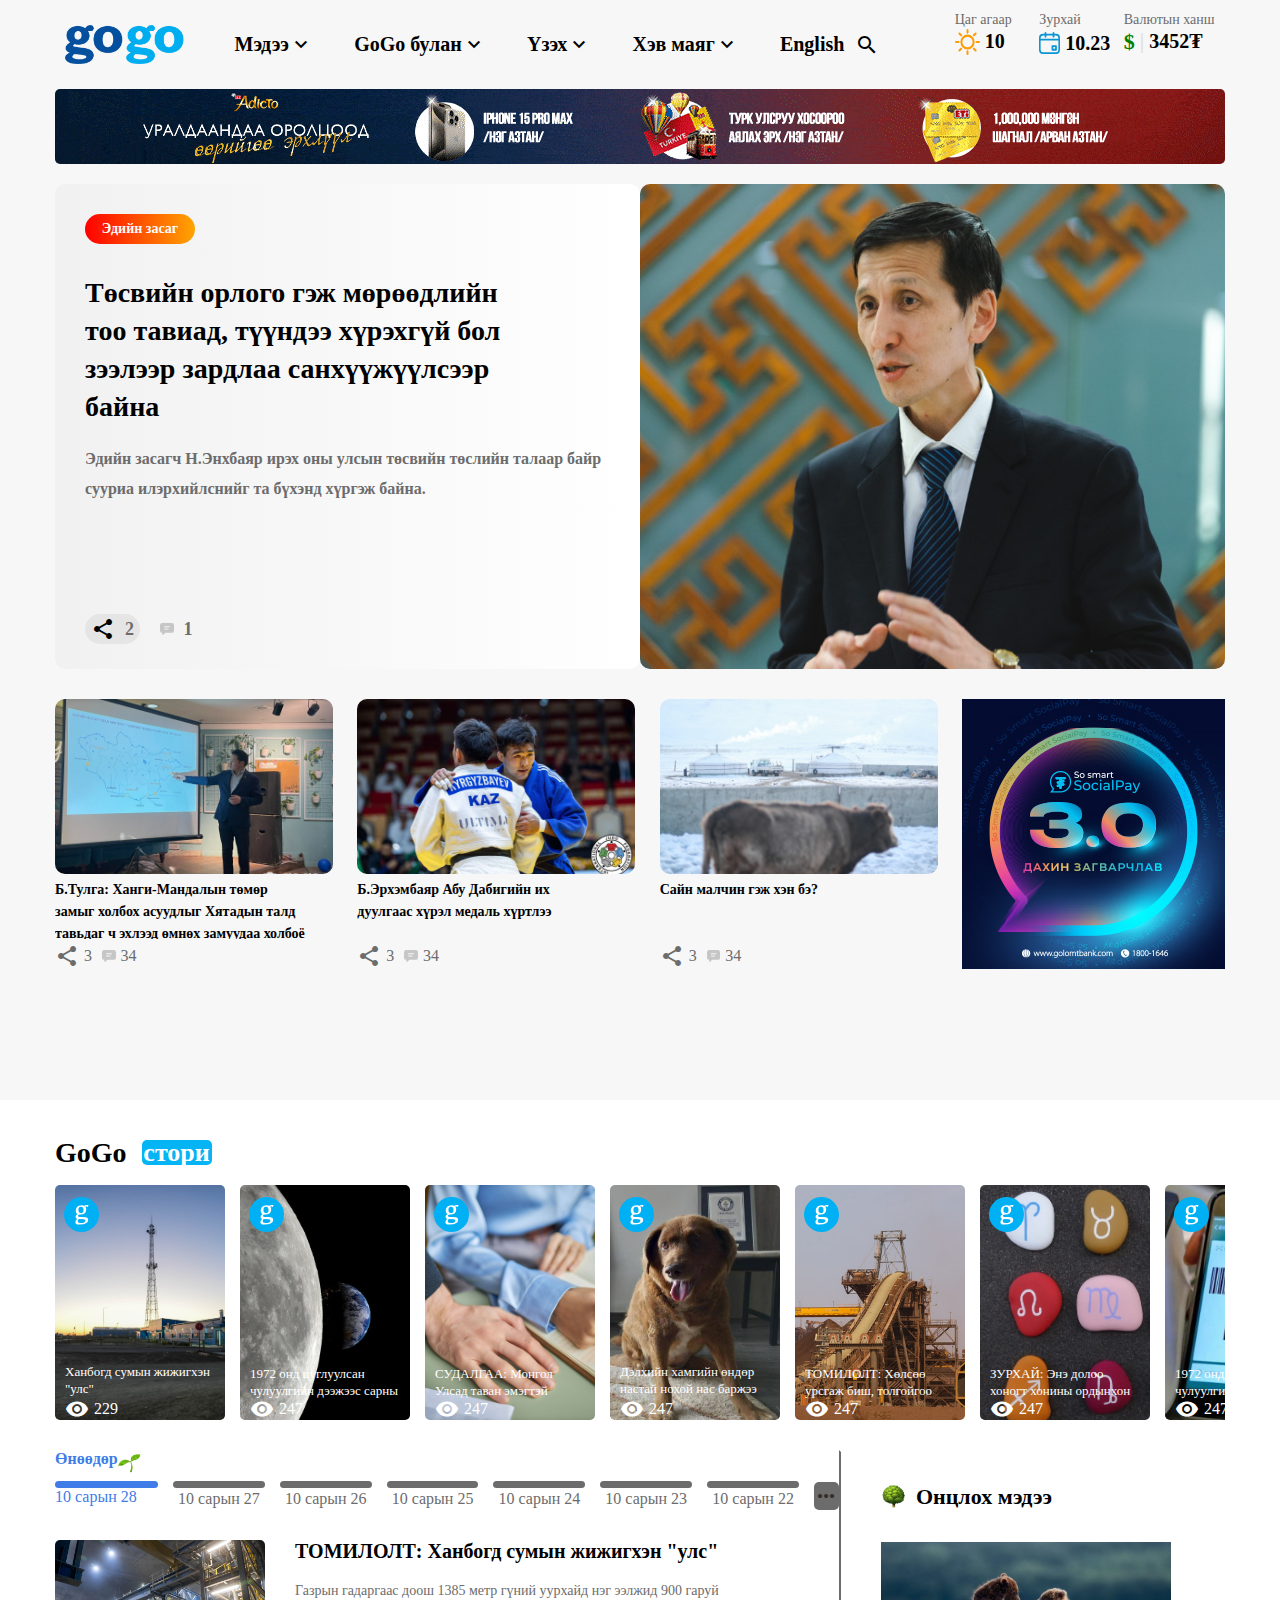
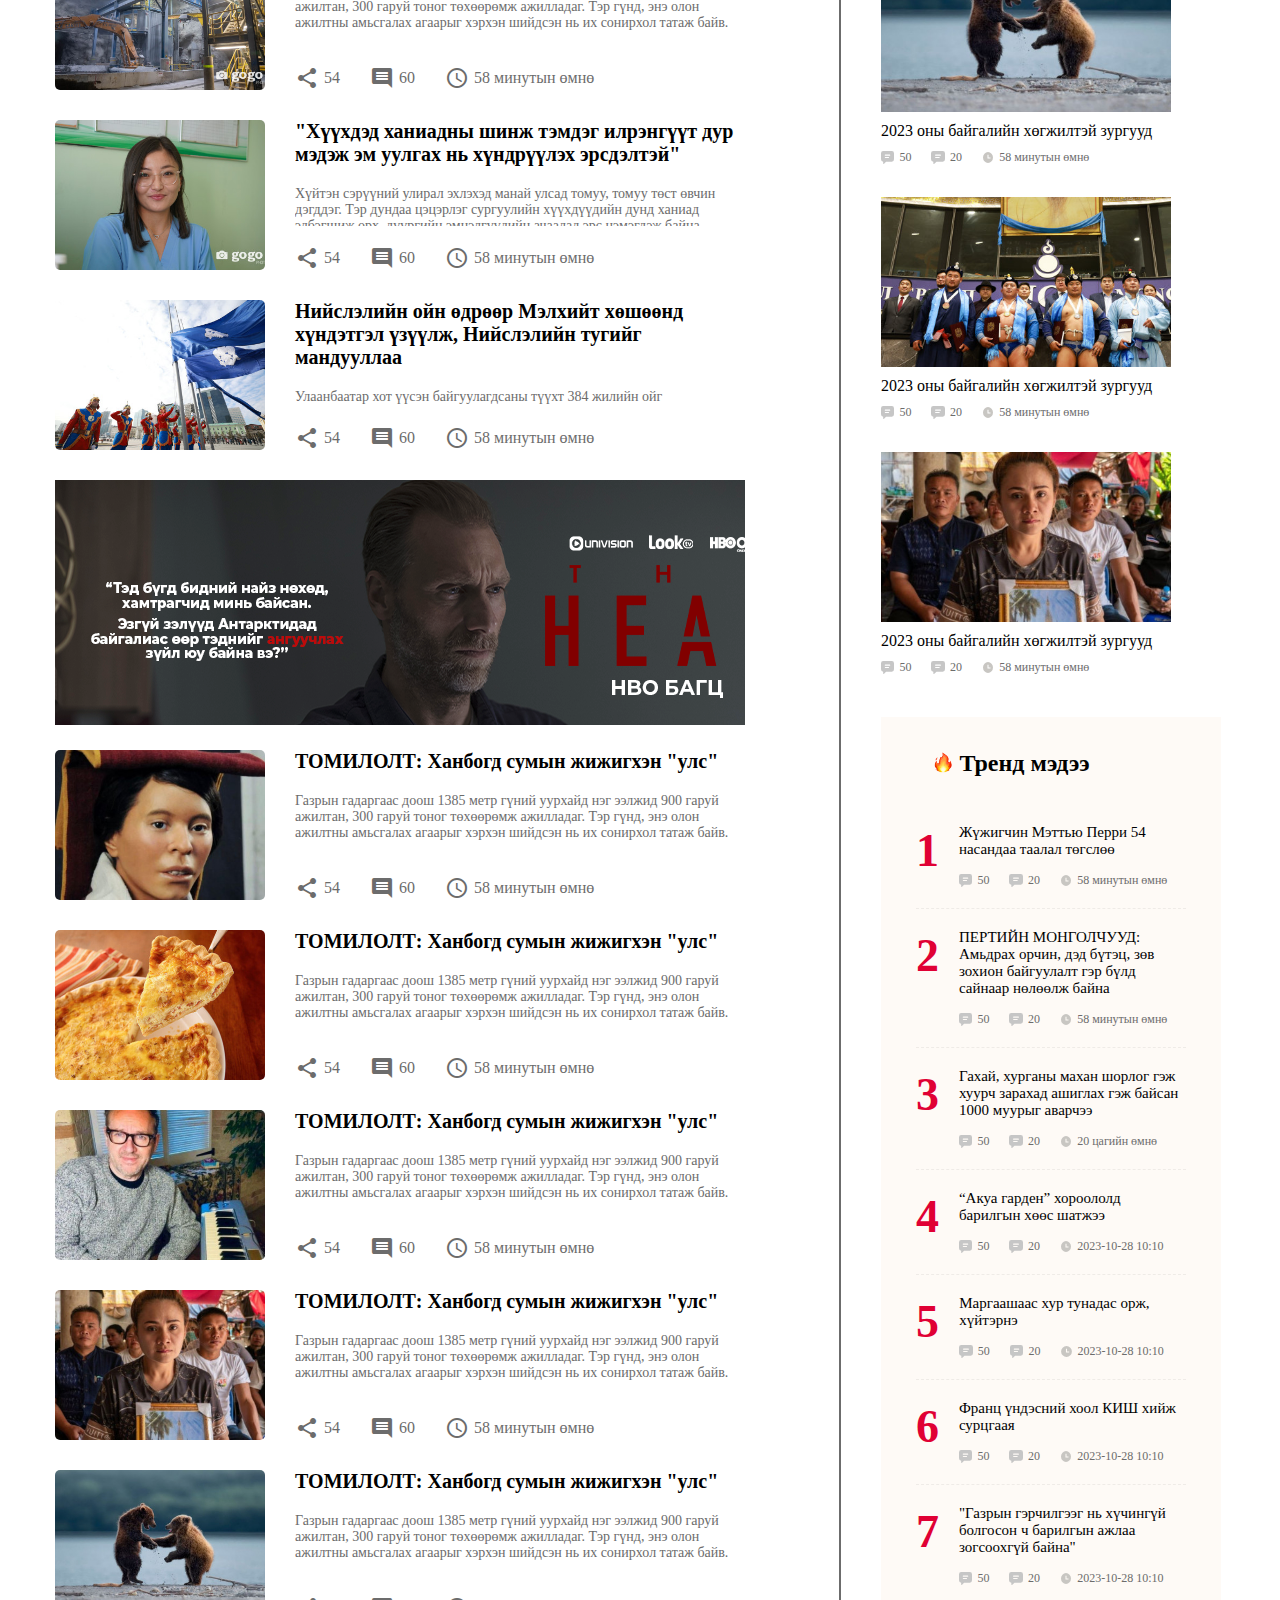
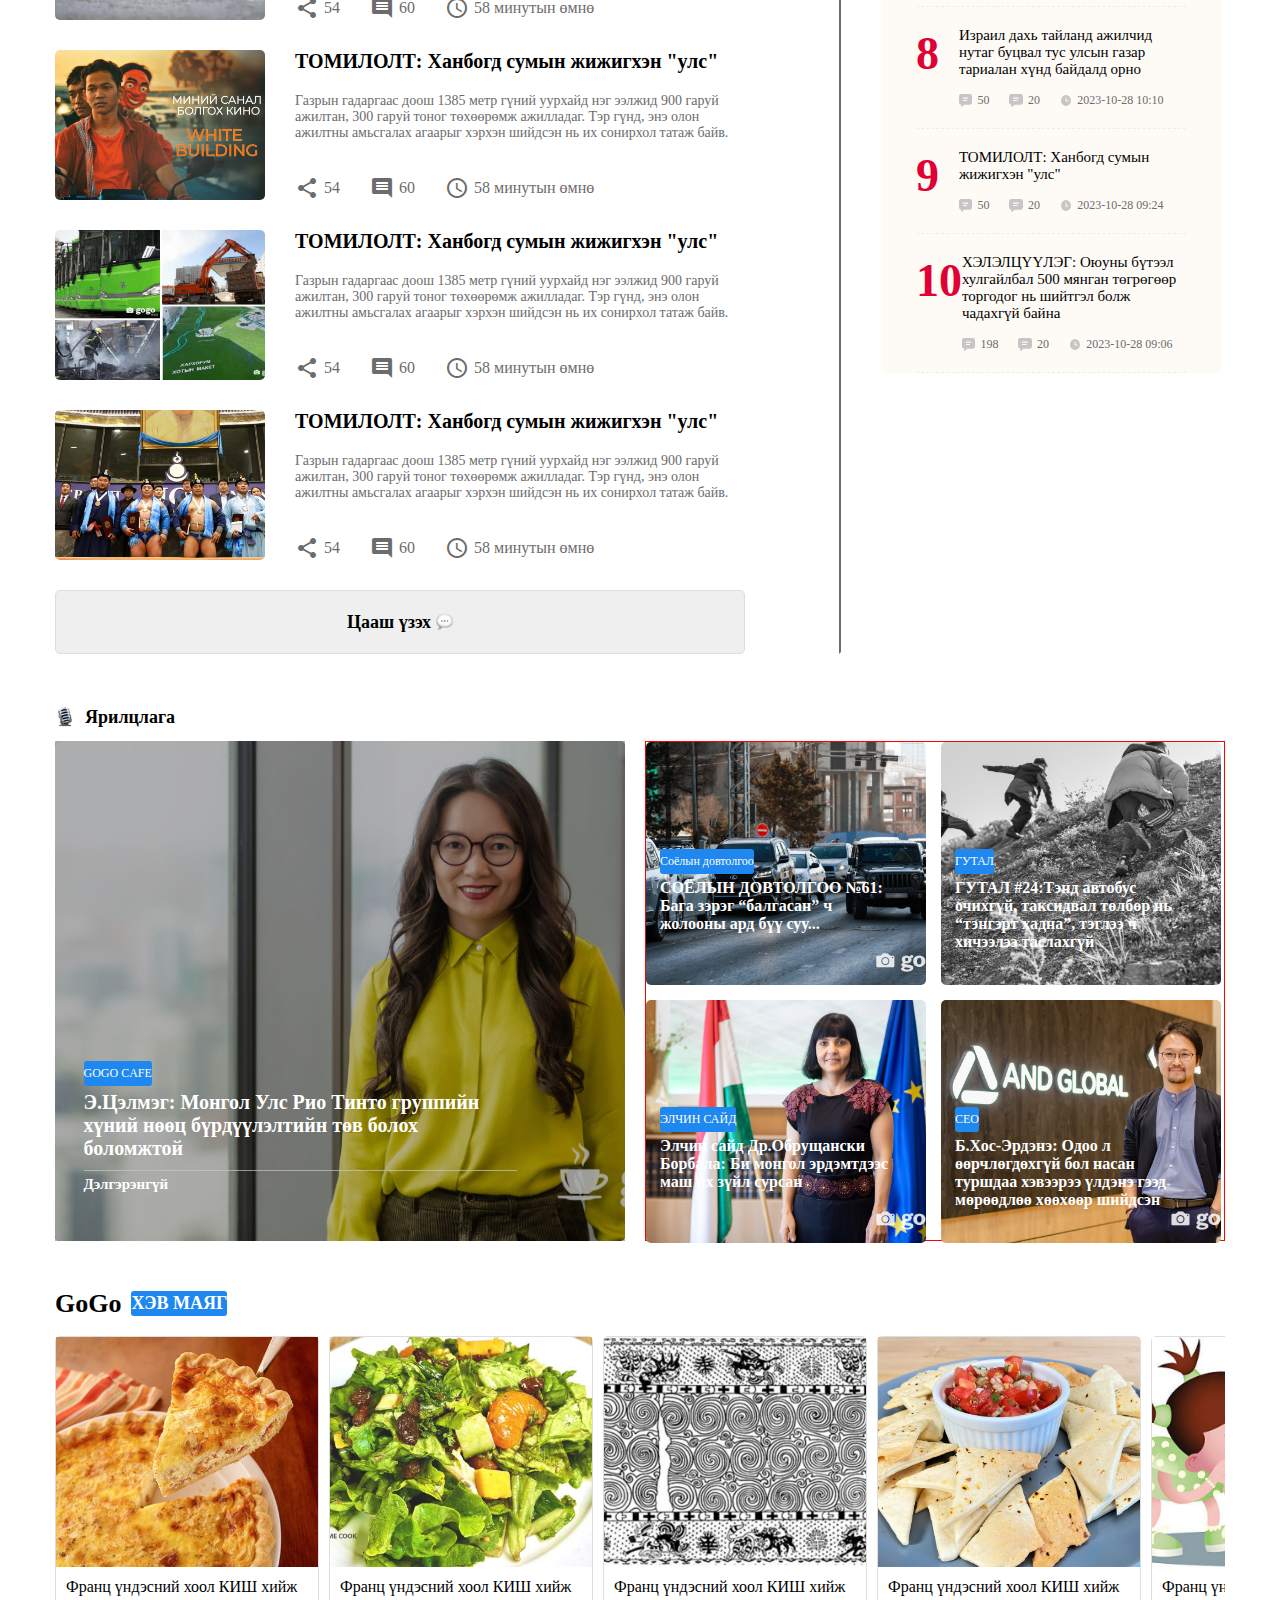
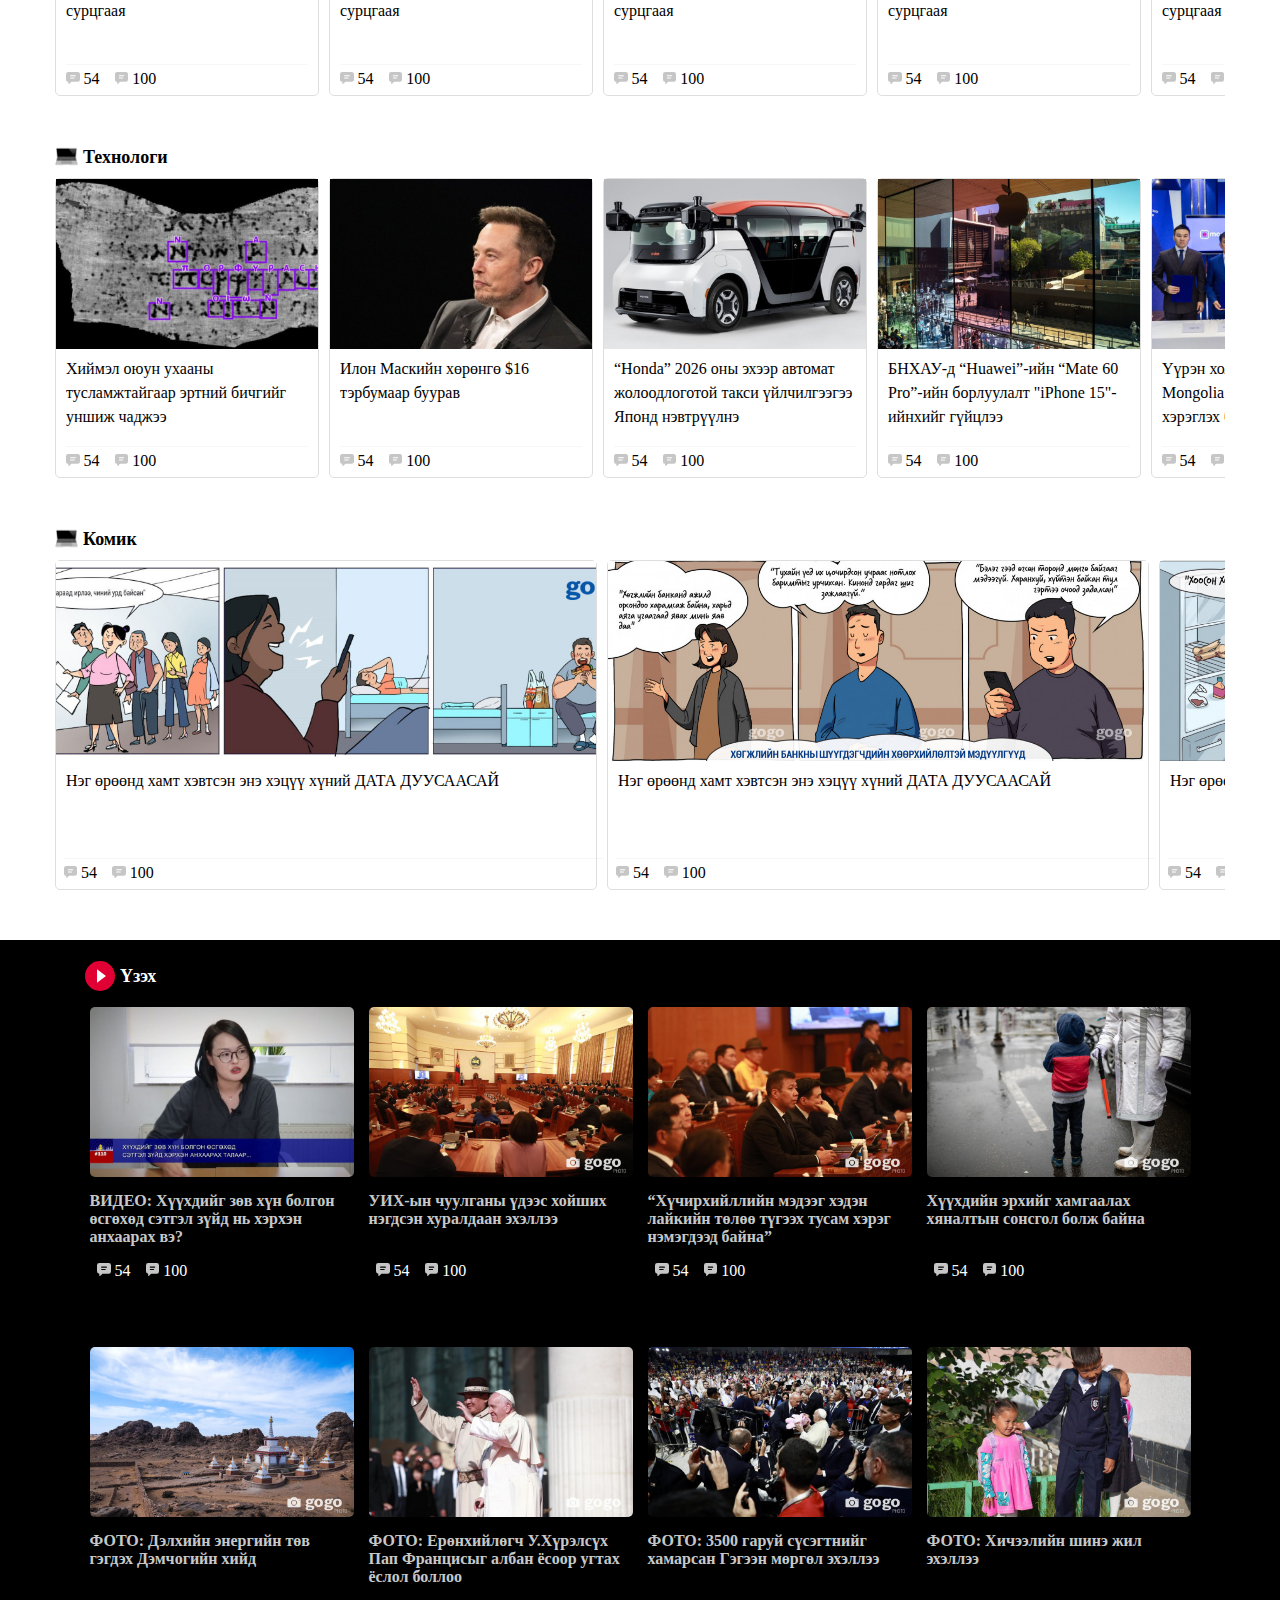
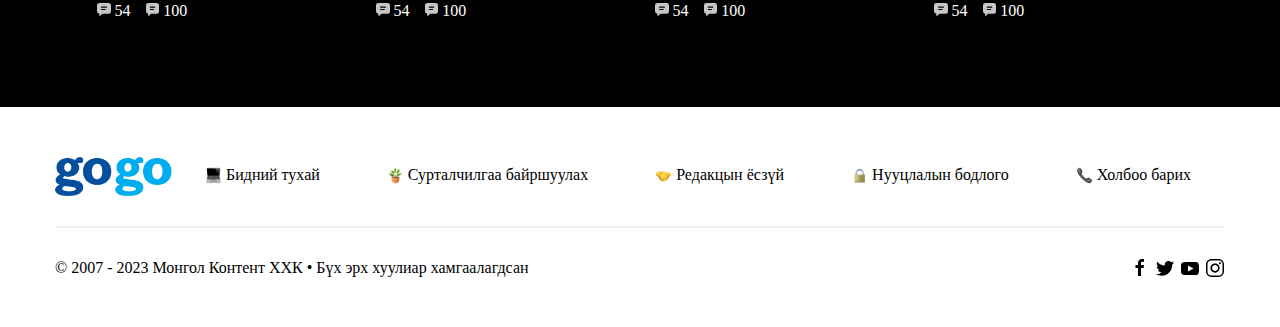
==== index.html @ a270f838 "gogo site nemev" ====
<!DOCTYPE html>
<html lang="en">
  <head>
    <meta charset="UTF-8" />
    <meta name="viewport" content="width=device-width, initial-scale=1.0" />
    <title>gogo copy</title>
    <link rel="stylesheet" href="./index.css" />
    <link
      rel="stylesheet"
      href="https://fonts.googleapis.com/icon?family=Material+Icons"
    />
    <link
      rel="stylesheet"
      href="'https://kit.fontawesome.com/a076d05399.js' crossorigin='anonymous'"
    />
  </head>
  <body>
    <div class="container">
      <div class="layout1">
        <div class="layout1_content">
          <div class="header">
            <div class="header_left">
              <img class="header_img" src="./images/gogo-logo.png" />
            </div>

            <div class="header_middle">
              <ul class="selection">
                <li class="selection_list1">
                  <span class="selection_title1">Мэдээ</span>
                  <i class="material-icons">keyboard_arrow_down</i>

                  <div class="hover1">
                    <ul class="hover1_column1 list_style">
                      <li>Улс төр</li>
                      <li>Эдийн засаг</li>
                      <li>Эрүүл мэнд</li>
                      <li>Соёл урлаг</li>
                      <li>Спорт</li>
                      <li>Нийгэм</li>
                    </ul>
                    <ul class="hover1_column2 list_style">
                      <li>Бизнес</li>
                      <li>Боловсрол</li>
                      <li>Дэлхийд</li>
                      <li>Технологи</li>
                      <li>Монгол наадам</li>
                      <li>GoGo тойм</li>
                    </ul>
                    <ul class="hover1_column3 list_style">
                      <li>SOS</li>
                      <li>Нягтлав</li>
                      <li>Нүүрсний хулгай</li>
                      <li>Мэддэг мэдээллэдэг байя</li>
                    </ul>
                  </div>
                </li>

                <li class="selection_list2">
                  <span class="selection_title2">GoGo булан</span>
                  <i class="material-icons">keyboard_arrow_down</i>

                  <div class="hover2">
                    <ul class="hover2_column1 list_style">
                      <li>GoGo cafe</li>
                      <li>Гарааны бизнес</li>
                      <li>Соёлын довтолгоо</li>
                      <li>CEO</li>
                      <li>Элчин сайд</li>
                    </ul>
                    <ul class="hover2_column2 list_style">
                      <li>GoGo асуулт</li>
                      <li>МЕГА ТӨСӨЛ</li>
                      <li>ГУТАЛ</li>
                      <li>Хүиний түүх</li>
                      <li>Монгол наадам</li>
                      <li>GoGo тойм</li>
                    </ul>
                  </div>
                </li>

                <li class="selection_list3">
                  <span class="selection_title3">Үзэх</span>
                  <i class="material-icons">keyboard_arrow_down</i>

                  <div class="hover3">
                    <ul class="hover3_column1 list_style">
                      <li>Фото</li>
                      <li>Видео</li>
                      <li>Зурган өгүүлэмж</li>
                    </ul>
                  </div>
                </li>

                <li class="selection_list4">
                  <span class="selection_title4">Хэв маяг</span>
                  <i class="material-icons">keyboard_arrow_down</i>

                  <div class="hover4">
                    <ul class="hover4_column1 list_style">
                      <li>Подкаст</li>
                      <li>Хүмүүс</li>
                      <li>Гэртээ тогооч</li>
                    </ul>
                    <ul class="hover4_column2 list_style">
                      <li>Аялал</li>
                      <li>Зөвлөгөө</li>
                      <li>Хоолзүйч</li>
                    </ul>
                  </div>
                </li>

                <li class="selection_list5">English</li>
              </ul>
            </div>

            <div class="header_search">
              <i class="material-icons">search</i>
            </div>

            <div class="header_right">
              <ul class="header_right_list">
                <li class="header_right_li1">
                  <p class="header_right_text">Цаг агаар</p>
                  <div class="header_right_bottom">
                    <img
                      class="header_right_bottom-img"
                      src="./images/sun-icon.svg"
                      alt=""
                    />
                    <p class="header_right_bottom-number">10</p>
                  </div>
                </li>

                <li class="header_right_li2">
                  <p class="header_right_text">Зурхай</p>
                  <div class="header_right_bottom">
                    <img
                      class="header_right_bottom-img"
                      src="./images/calendar-icon.svg"
                      alt=""
                    />
                    <p class="header_right_bottom-number">10.23</p>
                  </div>
                </li>

                <li class="header_right_li3">
                  <p class="header_right_text">Валютын ханш</p>
                  <div class="header_right_bottom">
                    <p class="currency_icon">$</p>
                    <span class="currency_line">|</span>
                    <p class="header_right_bottom-number">3452₮</p>
                  </div>
                </li>
              </ul>
            </div>
          </div>

          <div class="layout1_part1">
            <img class="adicto-1" src="./images/adicto-1.gif" alt="" />
            <img class="adicto-2" src="./images/adicto-2.jpeg" alt="" />
          </div>
          <div class="layout1_part2">
            <div class="layout1_part2_left">
              <div class="part2_left_first">
                <a class="part2_left_first_text" href="">Эдийн засаг</a>
              </div>
              <div class="part2_left_second">
                <h2 class="part2_text1">
                  Төсвийн орлого гэж мөрөөдлийн тоо тавиад, түүндээ хүрэхгүй бол
                  зээлээр зардлаа санхүүжүүлсээр байна
                </h2>
              </div>
              <div class="part2_left_third">
                <p class="part2_text2">
                  Эдийн засагч Н.Энхбаяр ирэх оны улсын төсвийн төслийн талаар
                  байр сууриа илэрхийлснийг та бүхэнд хүргэж байна.
                </p>
              </div>
              <div class="part2_left_buttons">
                <div class="part2_share">
                  <i class="material-icons part2_share_icon">share</i>
                  <span class="part2_number">2</span>
                </div>
                <div class="part2_comment">
                  <img src="./images/comment.svg" alt="" />
                  <span class="part2_number">1</span>
                </div>
              </div>
            </div>
            <div class="part2_right">
              <img
                class="part2_right_img"
                src="./images/layout1-part2.jpeg"
                alt=""
              />
              <div class="part2_right_hover">
                <p>Дэлгэрэнгүй унших -></p>
              </div>
            </div>
          </div>
          <div class="layout1_part3">
            <div class="part3_first">
              <div class="part3_img">
                <img
                  class="part3_img_item"
                  src="./images/layou1-part3f.jpeg"
                  alt=""
                />
                <div class="part3_first_hover">Унших -></div>
              </div>

              <div class="part3_text">
                <p>
                  Б.Тулга: Ханги-Мандалын төмөр замыг холбох асуудлыг Хятадын
                  талд тавьдаг ч эхлээд өмнөх замуудаа холбоё гэдэг
                </p>
              </div>

              <div class="part3_share">
                <div class="part3_share_share">
                  <i class="material-icons">share</i>
                  <p class="part3_share_items">3</p>
                </div>
                <div class="part3_share_comment">
                  <img src="./images/comment.svg" alt="" />
                  <p class="part3_share_items">34</p>
                </div>
              </div>
            </div>

            <div class="part3_second">
              <div class="part3_img">
                <img
                  class="part3_img_item"
                  src="./images/layout1-part3s.jpeg"
                  alt=""
                />
                <div class="part3_first_hover">Унших -></div>
              </div>

              <div class="part3_text">
                <p>Б.Эрхэмбаяр Абу Дабигийн их дуулгаас хүрэл медаль хүртлээ</p>
              </div>
              <div class="part3_share">
                <div class="part3_share_share">
                  <i class="material-icons">share</i>
                  <p class="part3_share_items">3</p>
                </div>
                <div class="part3_share_comment">
                  <img src="./images/comment.svg" alt="" />
                  <p class="part3_share_items">34</p>
                </div>
              </div>
            </div>

            <div class="part3_third">
              <div class="part3_img">
                <img
                  class="part3_img_item"
                  src="./images/layout1-part3t.jpeg"
                  alt=""
                />
                <div class="part3_first_hover">Унших -></div>
              </div>

              <div class="part3_text">
                <p>Сайн малчин гэж хэн бэ?</p>
              </div>
              <div class="part3_share">
                <div class="part3_share_share">
                  <i class="material-icons">share</i>
                  <p class="part3_share_items">3</p>
                </div>
                <div class="part3_share_comment">
                  <img src="./images/comment.svg" alt="" />
                  <p class="part3_share_items">34</p>
                </div>
              </div>
            </div>
            <div class="part3_animation"></div>
          </div>
        </div>
      </div>

      <div class="layout2">
        <div class="layout2-story">
          <div class="story-title">
            <span class="story-title-text1">GoGo</span>
            <span class="story-title-text2">стори</span>
          </div>
          <div class="story-cards">
            <div class="story-card1 story-card">
              <img
                class="story-logo"
                src="./images/gogostory-logo.svg"
                alt=""
              />
              <img
                class="story-card-img"
                src="./images/gogostory1.jpeg"
                alt=""
              />

              <div class="story-card-bottom">
                <div class="story-card-text">
                  <p>Ханбогд сумын жижигхэн "улс"</p>
                </div>
                <div class="story-card-icon">
                  <i class="material-icons">visibility</i>
                  <span>229</span>
                </div>
              </div>
            </div>

            <div class="story-card2 story-card">
              <img
                class="story-logo"
                src="./images/gogostory-logo.svg"
                alt=""
              />
              <img
                class="story-card-img"
                src="./images/gogostory2.jpeg"
                alt=""
              />
              <div class="story-card-bottom">
                <div class="story-card-text">
                  <p>
                    1972 онд цуглуулсан чулуулгийн дээжээс сарны насыг
                    тогтоожээ.
                  </p>
                </div>
                <div class="story-card-icon">
                  <i class="material-icons">visibility</i>
                  <span>247</span>
                </div>
              </div>
            </div>

            <div class="story-card3 story-card">
              <img
                class="story-logo"
                src="./images/gogostory-logo.svg"
                alt=""
              />
              <img
                class="story-card-img"
                src="./images/gogostory3.jpeg"
                alt=""
              />

              <div class="story-card-bottom">
                <div class="story-card-text">
                  <p>
                    СУДАЛГАА: Монгол Улсад таван эмэгтэй тутмын нэг нь ажлын
                    байрны бэлгийн
                  </p>
                </div>
                <div class="story-card-icon">
                  <i class="material-icons">visibility</i>
                  <span>247</span>
                </div>
              </div>
            </div>

            <div class="story-card4 story-card">
              <img
                class="story-logo"
                src="./images/gogostory-logo.svg"
                alt=""
              />
              <img
                class="story-card-img"
                src="./images/gogostory4.jpeg"
                alt=""
              />

              <div class="story-card-bottom">
                <div class="story-card-text">
                  <p>Дэлхийн хамгийн өндөр настай нохой нас баржээ</p>
                </div>
                <div class="story-card-icon">
                  <i class="material-icons">visibility</i>
                  <span>247</span>
                </div>
              </div>
            </div>

            <div class="story-card5 story-card">
              <img
                class="story-logo"
                src="./images/gogostory-logo.svg"
                alt=""
              />
              <img
                class="story-card-img"
                src="./images/gogostory5.jpeg"
                alt=""
              />

              <div class="story-card-bottom">
                <div class="story-card-text">
                  <p>
                    ТОМИЛОЛТ: Хөлсөө урсгаж биш, толгойгоо ажиллуулах үеийн
                    Гудай-Дарри
                  </p>
                </div>
                <div class="story-card-icon">
                  <i class="material-icons">visibility</i>
                  <span>247</span>
                </div>
              </div>
            </div>

            <div class="story-card6 story-card">
              <img
                class="story-logo"
                src="./images/gogostory-logo.svg"
                alt=""
              />
              <img
                class="story-card-img"
                src="./images/gogostory6.jpeg"
                alt=""
              />

              <div class="story-card-bottom">
                <div class="story-card-text">
                  <p>
                    ЗУРХАЙ: Энэ долоо хоногт хонины ордынхон мөнгөтэй холбоотой
                    асуудалд хугацаа бүү
                  </p>
                </div>
                <div class="story-card-icon">
                  <i class="material-icons">visibility</i>
                  <span>247</span>
                </div>
              </div>
            </div>
            <div class="story-card7 story-card">
              <img
                class="story-logo"
                src="./images/gogostory-logo.svg"
                alt=""
              />
              <img
                class="story-card-img"
                src="./images/gogostory7.jpeg"
                alt=""
              />

              <div class="story-card-bottom">
                <div class="story-card-text">
                  <p>
                    1972 онд цуглуулсан чулуулгийн дээжээс сарны насыг
                    тогтоожээ.
                  </p>
                </div>
                <div class="story-card-icon">
                  <i class="material-icons">visibility</i>
                  <span>247</span>
                </div>
              </div>
            </div>

            <div class="story-card8 story-card">
              <img
                class="story-logo"
                src="./images/gogostory-logo.svg"
                alt=""
              />
              <img
                class="story-card-img"
                src="./images/gogostory8.jpeg"
                alt=""
              />

              <div class="story-card-bottom">
                <div class="story-card-text">
                  <p>
                    1972 онд цуглуулсан чулуулгийн дээжээс сарны насыг
                    тогтоожээ.
                  </p>
                </div>
                <div class="story-card-icon">
                  <i class="material-icons">visibility</i>
                  <span>247</span>
                </div>
              </div>
            </div>

            <div class="story-card9 story-card">
              <img
                class="story-logo"
                src="./images/gogostory-logo.svg"
                alt=""
              />
              <img
                class="story-card-img"
                src="./images/gogostory9.jpeg"
                alt=""
              />

              <div class="story-card-bottom">
                <div class="story-card-text">
                  <p>
                    1972 онд цуглуулсан чулуулгийн дээжээс сарны насыг
                    тогтоожээ.
                  </p>
                </div>
                <div class="story-card-icon">
                  <i class="material-icons">visibility</i>
                  <span>247</span>
                </div>
              </div>
            </div>

            <div class="story-card10 story-card">
              <img
                class="story-logo"
                src="./images/gogostory-logo.svg"
                alt=""
              />
              <img
                class="story-card-img"
                src="./images/gogostory10.jpeg"
                alt=""
              />

              <div class="story-card-bottom">
                <div class="story-card-text">
                  <p>
                    1972 онд цуглуулсан чулуулгийн дээжээс сарны насыг
                    тогтоожээ.
                  </p>
                </div>
                <div class="story-card-icon">
                  <i class="material-icons">visibility</i>
                  <span>247</span>
                </div>
              </div>
            </div>

            <div class="story-card11 story-card">
              <img
                class="story-logo"
                src="./images/gogostory-logo.svg"
                alt=""
              />
              <img
                class="story-card-img"
                src="./images/gogostory11.jpeg"
                alt=""
              />

              <div class="story-card-bottom">
                <div class="story-card-text">
                  <p>
                    1972 онд цуглуулсан чулуулгийн дээжээс сарны насыг
                    тогтоожээ.
                  </p>
                </div>
                <div class="story-card-icon">
                  <i class="material-icons">visibility</i>
                  <span>247</span>
                </div>
              </div>
            </div>

            <div class="story-card12 story-card">
              <img
                class="story-logo"
                src="./images/gogostory-logo.svg"
                alt=""
              />
              <img
                class="story-card-img"
                src="./images/gogostory12.jpeg"
                alt=""
              />

              <div class="story-card-bottom">
                <div class="story-card-text">
                  <p>
                    1972 онд цуглуулсан чулуулгийн дээжээс сарны насыг
                    тогтоожээ.
                  </p>
                </div>
                <div class="story-card-icon">
                  <i class="material-icons">visibility</i>
                  <span>247</span>
                </div>
              </div>
            </div>
          </div>
        </div>

        <div class="layout2-today">
          <div class="today-left">
            <div class="today-left-calendar">
              <div class="calendar-content1">
                <div class="calendar-content-title">
                  <p>Өнөөдөр</p>
                  <img
                    class="calendar-content-title-img"
                    src="./images/today-img.png"
                    alt=""
                  />
                </div>
                <div class="calendar-content">
                  <div class="calendar-content1-top"></div>
                  <p class="calendar-content1-bottom">10 сарын 28</p>
                </div>
              </div>
              <div class="calendar-content">
                <div class="calendar-content-top"></div>
                <p class="calendar-content-bottom">10 сарын 27</p>
              </div>
              <div class="calendar-content">
                <div class="calendar-content-top"></div>
                <p class="calendar-content-bottom">10 сарын 26</p>
              </div>
              <div class="calendar-content">
                <div class="calendar-content-top"></div>
                <p class="calendar-content-bottom">10 сарын 25</p>
              </div>
              <div class="calendar-content">
                <div class="calendar-content-top"></div>
                <p class="calendar-content-bottom">10 сарын 24</p>
              </div>
              <div class="calendar-content">
                <div class="calendar-content-top"></div>
                <p class="calendar-content-bottom">10 сарын 23</p>
              </div>
              <div class="calendar-content">
                <div class="calendar-content-top"></div>
                <p class="calendar-content-bottom">10 сарын 22</p>
              </div>
              <div class="calendar-right-button">
                <i class="material-icons">more_horiz</i>
              </div>
            </div>
            <div class="today-left-cards">
              <div class="today-left-card">
                <div class="today-left-card-img">
                  <img
                    class="left-card-img"
                    src="./images/today-left-card1.jpg"
                    alt=""
                  />
                  <div class="left-card-img-hover">Унших -></div>
                </div>
                <div class="today-card-right">
                  <div class="today-card-right-title">
                    ТОМИЛОЛТ: Ханбогд сумын жижигхэн "улс"
                  </div>
                  <div class="today-card-right-text">
                    Газрын гадаргаас доош 1385 метр гүний уурхайд нэг ээлжид 900
                    гаруй ажилтан, 300 гаруй тоног төхөөрөмж ажилладаг. Тэр
                    гүнд, энэ олон ажилтны амьсгалах агаарыг хэрхэн шийдсэн нь
                    их сонирхол татаж байв.
                  </div>
                  <div class="today-card-right-infos">
                    <div class="today-card-right-info">
                      <i class="material-icons">share</i>
                      <span>54</span>
                    </div>
                    <div class="today-card-right-info">
                      <i class="material-icons">comment</i>
                      <span>60</span>
                    </div>
                    <div class="today-card-right-info">
                      <i class="material-icons">schedule</i>
                      <span>58 минутын өмнө</span>
                    </div>
                  </div>
                </div>
              </div>

              <div class="today-left-card">
                <div class="today-left-card-img">
                  <img
                    class="left-card-img"
                    src="./images/today-left-card2.jpg"
                    alt=""
                  />
                  <div class="left-card-img-hover">Унших -></div>
                </div>
                <div class="today-card-right">
                  <div class="today-card-right-title">
                    "Хүүхдэд ханиадны шинж тэмдэг илрэнгүүт дур мэдэж эм уулгах
                    нь хүндрүүлэх эрсдэлтэй"
                  </div>
                  <div class="today-card-right-text">
                    Хүйтэн сэрүүний улирал эхлэхэд манай улсад томуу, томуу төст
                    өвчин дэгддэг. Тэр дундаа цэцэрлэг сургуулийн хүүхдүүдийн
                    дунд ханиад элбэгшиж өрх, дүүргийн эмнэлгүүдийн ачаалал эрс
                    нэмэгдэж байна. ДЭМБ-
                  </div>
                  <div class="today-card-right-infos">
                    <div class="today-card-right-info">
                      <i class="material-icons">share</i>
                      <span>54</span>
                    </div>
                    <div class="today-card-right-info">
                      <i class="material-icons">comment</i>
                      <span>60</span>
                    </div>
                    <div class="today-card-right-info">
                      <i class="material-icons">schedule</i>
                      <span>58 минутын өмнө</span>
                    </div>
                  </div>
                </div>
              </div>

              <div class="today-left-card">
                <div class="today-left-card-img">
                  <img
                    class="left-card-img"
                    src="./images/today-left-card3.jpg"
                    alt=""
                  />
                  <div class="left-card-img-hover">Унших -></div>
                </div>
                <div class="today-card-right">
                  <div class="today-card-right-title">
                    Нийслэлийн ойн өдрөөр Мэлхийт хөшөөнд хүндэтгэл үзүүлж,
                    Нийслэлийн тугийг мандууллаа
                  </div>
                  <div class="today-card-right-text">
                    Улаанбаатар хот үүсэн байгуулагдсаны түүхт 384 жилийн ойг
                    тохиолдуулан нийслэлийн үе үеийн удирдлагууд, НИТХ-ын
                    төлөөлөгчид, иргэд нийслэлийн анхны шав тавьсан Мэлхийт
                    хөшөө, Монголын нууц товчоонд хү
                  </div>
                  <div class="today-card-right-infos">
                    <div class="today-card-right-info">
                      <i class="material-icons">share</i>
                      <span>54</span>
                    </div>
                    <div class="today-card-right-info">
                      <i class="material-icons">comment</i>
                      <span>60</span>
                    </div>
                    <div class="today-card-right-info">
                      <i class="material-icons">schedule</i>
                      <span>58 минутын өмнө</span>
                    </div>
                  </div>
                </div>
              </div>

              <div class="today-animation"></div>

              <div class="today-left-card">
                <div class="today-left-card-img">
                  <img
                    class="left-card-img"
                    src="./images/today-left-card4.jpg"
                    alt=""
                  />
                  <div class="left-card-img-hover">Унших -></div>
                </div>
                <div class="today-card-right">
                  <div class="today-card-right-title">
                    ТОМИЛОЛТ: Ханбогд сумын жижигхэн "улс"
                  </div>
                  <div class="today-card-right-text">
                    Газрын гадаргаас доош 1385 метр гүний уурхайд нэг ээлжид 900
                    гаруй ажилтан, 300 гаруй тоног төхөөрөмж ажилладаг. Тэр
                    гүнд, энэ олон ажилтны амьсгалах агаарыг хэрхэн шийдсэн нь
                    их сонирхол татаж байв.
                  </div>
                  <div class="today-card-right-infos">
                    <div class="today-card-right-info">
                      <i class="material-icons">share</i>
                      <span>54</span>
                    </div>
                    <div class="today-card-right-info">
                      <i class="material-icons">comment</i>
                      <span>60</span>
                    </div>
                    <div class="today-card-right-info">
                      <i class="material-icons">schedule</i>
                      <span>58 минутын өмнө</span>
                    </div>
                  </div>
                </div>
              </div>

              <div class="today-left-card">
                <div class="today-left-card-img">
                  <img
                    class="left-card-img"
                    src="./images/today-left-card5.jpg"
                    alt=""
                  />
                  <div class="left-card-img-hover">Унших -></div>
                </div>
                <div class="today-card-right">
                  <div class="today-card-right-title">
                    ТОМИЛОЛТ: Ханбогд сумын жижигхэн "улс"
                  </div>
                  <div class="today-card-right-text">
                    Газрын гадаргаас доош 1385 метр гүний уурхайд нэг ээлжид 900
                    гаруй ажилтан, 300 гаруй тоног төхөөрөмж ажилладаг. Тэр
                    гүнд, энэ олон ажилтны амьсгалах агаарыг хэрхэн шийдсэн нь
                    их сонирхол татаж байв.
                  </div>
                  <div class="today-card-right-infos">
                    <div class="today-card-right-info">
                      <i class="material-icons">share</i>
                      <span>54</span>
                    </div>
                    <div class="today-card-right-info">
                      <i class="material-icons">comment</i>
                      <span>60</span>
                    </div>
                    <div class="today-card-right-info">
                      <i class="material-icons">schedule</i>
                      <span>58 минутын өмнө</span>
                    </div>
                  </div>
                </div>
              </div>

              <div class="today-left-card">
                <div class="today-left-card-img">
                  <img
                    class="left-card-img"
                    src="./images/today-left-card6.jpg"
                    alt=""
                  />
                  <div class="left-card-img-hover">Унших -></div>
                </div>
                <div class="today-card-right">
                  <div class="today-card-right-title">
                    ТОМИЛОЛТ: Ханбогд сумын жижигхэн "улс"
                  </div>
                  <div class="today-card-right-text">
                    Газрын гадаргаас доош 1385 метр гүний уурхайд нэг ээлжид 900
                    гаруй ажилтан, 300 гаруй тоног төхөөрөмж ажилладаг. Тэр
                    гүнд, энэ олон ажилтны амьсгалах агаарыг хэрхэн шийдсэн нь
                    их сонирхол татаж байв.
                  </div>
                  <div class="today-card-right-infos">
                    <div class="today-card-right-info">
                      <i class="material-icons">share</i>
                      <span>54</span>
                    </div>
                    <div class="today-card-right-info">
                      <i class="material-icons">comment</i>
                      <span>60</span>
                    </div>
                    <div class="today-card-right-info">
                      <i class="material-icons">schedule</i>
                      <span>58 минутын өмнө</span>
                    </div>
                  </div>
                </div>
              </div>

              <div class="today-left-card">
                <div class="today-left-card-img">
                  <img
                    class="left-card-img"
                    src="./images/today-left-card7.jpg"
                    alt=""
                  />
                  <div class="left-card-img-hover">Унших -></div>
                </div>
                <div class="today-card-right">
                  <div class="today-card-right-title">
                    ТОМИЛОЛТ: Ханбогд сумын жижигхэн "улс"
                  </div>
                  <div class="today-card-right-text">
                    Газрын гадаргаас доош 1385 метр гүний уурхайд нэг ээлжид 900
                    гаруй ажилтан, 300 гаруй тоног төхөөрөмж ажилладаг. Тэр
                    гүнд, энэ олон ажилтны амьсгалах агаарыг хэрхэн шийдсэн нь
                    их сонирхол татаж байв.
                  </div>
                  <div class="today-card-right-infos">
                    <div class="today-card-right-info">
                      <i class="material-icons">share</i>
                      <span>54</span>
                    </div>
                    <div class="today-card-right-info">
                      <i class="material-icons">comment</i>
                      <span>60</span>
                    </div>
                    <div class="today-card-right-info">
                      <i class="material-icons">schedule</i>
                      <span>58 минутын өмнө</span>
                    </div>
                  </div>
                </div>
              </div>

              <div class="today-left-card">
                <div class="today-left-card-img">
                  <img
                    class="left-card-img"
                    src="./images/today-left-card8.jpg"
                    alt=""
                  />
                  <div class="left-card-img-hover">Унших -></div>
                </div>
                <div class="today-card-right">
                  <div class="today-card-right-title">
                    ТОМИЛОЛТ: Ханбогд сумын жижигхэн "улс"
                  </div>
                  <div class="today-card-right-text">
                    Газрын гадаргаас доош 1385 метр гүний уурхайд нэг ээлжид 900
                    гаруй ажилтан, 300 гаруй тоног төхөөрөмж ажилладаг. Тэр
                    гүнд, энэ олон ажилтны амьсгалах агаарыг хэрхэн шийдсэн нь
                    их сонирхол татаж байв.
                  </div>
                  <div class="today-card-right-infos">
                    <div class="today-card-right-info">
                      <i class="material-icons">share</i>
                      <span>54</span>
                    </div>
                    <div class="today-card-right-info">
                      <i class="material-icons">comment</i>
                      <span>60</span>
                    </div>
                    <div class="today-card-right-info">
                      <i class="material-icons">schedule</i>
                      <span>58 минутын өмнө</span>
                    </div>
                  </div>
                </div>
              </div>

              <div class="today-left-card">
                <div class="today-left-card-img">
                  <img
                    class="left-card-img"
                    src="./images/today-left-card9.jpg"
                    alt=""
                  />
                  <div class="left-card-img-hover">Унших -></div>
                </div>
                <div class="today-card-right">
                  <div class="today-card-right-title">
                    ТОМИЛОЛТ: Ханбогд сумын жижигхэн "улс"
                  </div>
                  <div class="today-card-right-text">
                    Газрын гадаргаас доош 1385 метр гүний уурхайд нэг ээлжид 900
                    гаруй ажилтан, 300 гаруй тоног төхөөрөмж ажилладаг. Тэр
                    гүнд, энэ олон ажилтны амьсгалах агаарыг хэрхэн шийдсэн нь
                    их сонирхол татаж байв.
                  </div>
                  <div class="today-card-right-infos">
                    <div class="today-card-right-info">
                      <i class="material-icons">share</i>
                      <span>54</span>
                    </div>
                    <div class="today-card-right-info">
                      <i class="material-icons">comment</i>
                      <span>60</span>
                    </div>
                    <div class="today-card-right-info">
                      <i class="material-icons">schedule</i>
                      <span>58 минутын өмнө</span>
                    </div>
                  </div>
                </div>
              </div>

              <div class="today-left-card">
                <div class="today-left-card-img">
                  <img
                    class="left-card-img"
                    src="./images/today-left-card10.jpg"
                    alt=""
                  />
                  <div class="left-card-img-hover">Унших -></div>
                </div>
                <div class="today-card-right">
                  <div class="today-card-right-title">
                    ТОМИЛОЛТ: Ханбогд сумын жижигхэн "улс"
                  </div>
                  <div class="today-card-right-text">
                    Газрын гадаргаас доош 1385 метр гүний уурхайд нэг ээлжид 900
                    гаруй ажилтан, 300 гаруй тоног төхөөрөмж ажилладаг. Тэр
                    гүнд, энэ олон ажилтны амьсгалах агаарыг хэрхэн шийдсэн нь
                    их сонирхол татаж байв.
                  </div>
                  <div class="today-card-right-infos">
                    <div class="today-card-right-info">
                      <i class="material-icons">share</i>
                      <span>54</span>
                    </div>
                    <div class="today-card-right-info">
                      <i class="material-icons">comment</i>
                      <span>60</span>
                    </div>
                    <div class="today-card-right-info">
                      <i class="material-icons">schedule</i>
                      <span>58 минутын өмнө</span>
                    </div>
                  </div>
                </div>
              </div>

              <div class="today-left-card">
                <div class="today-left-card-img">
                  <img
                    class="left-card-img"
                    src="./images/today-left-card11.jpg"
                    alt=""
                  />
                  <div class="left-card-img-hover">Унших -></div>
                </div>
                <div class="today-card-right">
                  <div class="today-card-right-title">
                    ТОМИЛОЛТ: Ханбогд сумын жижигхэн "улс"
                  </div>
                  <div class="today-card-right-text">
                    Газрын гадаргаас доош 1385 метр гүний уурхайд нэг ээлжид 900
                    гаруй ажилтан, 300 гаруй тоног төхөөрөмж ажилладаг. Тэр
                    гүнд, энэ олон ажилтны амьсгалах агаарыг хэрхэн шийдсэн нь
                    их сонирхол татаж байв.
                  </div>
                  <div class="today-card-right-infos">
                    <div class="today-card-right-info">
                      <i class="material-icons">share</i>
                      <span>54</span>
                    </div>
                    <div class="today-card-right-info">
                      <i class="material-icons">comment</i>
                      <span>60</span>
                    </div>
                    <div class="today-card-right-info">
                      <i class="material-icons">schedule</i>
                      <span>58 минутын өмнө</span>
                    </div>
                  </div>
                </div>
              </div>
              <div class="today-left-button">
                Цааш үзэх
                <img
                  class="today-left-button-img"
                  src="./images/today-left-button.png"
                  alt=""
                />
              </div>
            </div>
          </div>
          <div class="today-right">
            <div class="today-right-title">
              <img
                class="today-right-title-img"
                src="./images/today-right-title.png"
                alt=""
              />
              <p class="today-right-title-text">Онцлох мэдээ</p>
            </div>
            <div class="today-right-cards">
              <div class="right-card">
                <div class="right-card-img">
                  <img
                    class="right-card-img-item"
                    src="./images/today-right-card1.jpg"
                    alt=""
                  />
                  <div class="today-right-card-hover">Унших -></div>
                </div>
                <p class="right-card-text">
                  2023 оны байгалийн хөгжилтэй зургууд
                </p>
                <div class="right-card-infos">
                  <div class="right-card-info">
                    <img src="./images/right-card-icon2.svg" alt="" />
                    <span>50</span>
                  </div>
                  <div class="right-card-info">
                    <img src="./images/right-card-icon2.svg" alt="" />
                    <span>20</span>
                  </div>
                  <div class="right-card-info">
                    <img src="./images/right-card-icon3.svg" alt="" />
                    <span>58 минутын өмнө</span>
                  </div>
                </div>
              </div>

              <div class="right-card">
                <div class="right-card-img">
                  <img
                    class="right-card-img-item"
                    src="./images/today-right-card2.jpg"
                    alt=""
                  />
                  <div class="today-right-card-hover">Унших -></div>
                </div>
                <p class="right-card-text">
                  2023 оны байгалийн хөгжилтэй зургууд
                </p>
                <div class="right-card-infos">
                  <div class="right-card-info">
                    <img src="./images/right-card-icon2.svg" alt="" />
                    <span>50</span>
                  </div>
                  <div class="right-card-info">
                    <img src="./images/right-card-icon2.svg" alt="" />
                    <span>20</span>
                  </div>
                  <div class="right-card-info">
                    <img src="./images/right-card-icon3.svg" alt="" />
                    <span>58 минутын өмнө</span>
                  </div>
                </div>
              </div>

              <div class="right-card">
                <div class="right-card-img">
                  <img
                    class="right-card-img-item"
                    src="./images/today-right-card3.jpg"
                    alt=""
                  />
                  <div class="today-right-card-hover">Унших -></div>
                </div>
                <p class="right-card-text">
                  2023 оны байгалийн хөгжилтэй зургууд
                </p>
                <div class="right-card-infos">
                  <div class="right-card-info">
                    <img src="./images/right-card-icon2.svg" alt="" />
                    <span>50</span>
                  </div>
                  <div class="right-card-info">
                    <img src="./images/right-card-icon2.svg" alt="" />
                    <span>20</span>
                  </div>
                  <div class="right-card-info">
                    <img src="./images/right-card-icon3.svg" alt="" />
                    <span>58 минутын өмнө</span>
                  </div>
                </div>
              </div>
            </div>
            <div class="today-right-bottom">
              <div class="today-right-bottom-title">
                <img
                  class="right-bottom-title-img"
                  src="./images/today-right-bottom-title.png"
                  alt=""
                />
                <p class="right-bottom-title-text">Тренд мэдээ</p>
              </div>

              <div class="today-right-bottom-content">
                <div class="today-right-bottom-content-number">1</div>
                <div>
                  <div class="today-right-bottom-content-text">
                    Жүжигчин Мэттью Перри 54 насандаа таалал төгслөө
                  </div>
                  <div class="today-right-bottom-infos">
                    <div class="today-right-bottom-info">
                      <img src="./images/right-card-icon2.svg" alt="" />
                      <span>50</span>
                    </div>
                    <div class="today-right-bottom-info">
                      <img src="./images/right-card-icon2.svg" alt="" />
                      <span>20</span>
                    </div>
                    <div class="today-right-bottom-info">
                      <img src="./images/right-card-icon3.svg" alt="" />
                      <span>58 минутын өмнө</span>
                    </div>
                  </div>
                </div>
              </div>

              <div class="today-right-bottom-content">
                <div class="today-right-bottom-content-number">2</div>
                <div>
                  <div class="today-right-bottom-content-text">
                    ПЕРТИЙН МОНГОЛЧУУД: Амьдрах орчин, дэд бүтэц, зөв зохион
                    байгуулалт гэр бүлд сайнаар нөлөөлж байна
                  </div>
                  <div class="today-right-bottom-infos">
                    <div class="today-right-bottom-info">
                      <img src="./images/right-card-icon2.svg" alt="" />
                      <span>50</span>
                    </div>
                    <div class="today-right-bottom-info">
                      <img src="./images/right-card-icon2.svg" alt="" />
                      <span>20</span>
                    </div>
                    <div class="today-right-bottom-info">
                      <img src="./images/right-card-icon3.svg" alt="" />
                      <span>58 минутын өмнө</span>
                    </div>
                  </div>
                </div>
              </div>

              <div class="today-right-bottom-content">
                <div class="today-right-bottom-content-number">3</div>
                <div>
                  <div class="today-right-bottom-content-text">
                    Гахай, хурганы махан шорлог гэж хуурч зарахад ашиглах гэж
                    байсан 1000 муурыг аварчээ
                  </div>
                  <div class="today-right-bottom-infos">
                    <div class="today-right-bottom-info">
                      <img src="./images/right-card-icon2.svg" alt="" />
                      <span>50</span>
                    </div>
                    <div class="today-right-bottom-info">
                      <img src="./images/right-card-icon2.svg" alt="" />
                      <span>20</span>
                    </div>
                    <div class="today-right-bottom-info">
                      <img src="./images/right-card-icon3.svg" alt="" />
                      <span>20 цагийн өмнө</span>
                    </div>
                  </div>
                </div>
              </div>

              <div class="today-right-bottom-content">
                <div class="today-right-bottom-content-number">4</div>
                <div>
                  <div class="today-right-bottom-content-text">
                    “Акуа гарден” хороололд барилгын хөөс шатжээ
                  </div>
                  <div class="today-right-bottom-infos">
                    <div class="today-right-bottom-info">
                      <img src="./images/right-card-icon2.svg" alt="" />
                      <span>50</span>
                    </div>
                    <div class="today-right-bottom-info">
                      <img src="./images/right-card-icon2.svg" alt="" />
                      <span>20</span>
                    </div>
                    <div class="today-right-bottom-info">
                      <img src="./images/right-card-icon3.svg" alt="" />
                      <span>2023-10-28 10:10</span>
                    </div>
                  </div>
                </div>
              </div>

              <div class="today-right-bottom-content">
                <div class="today-right-bottom-content-number">5</div>
                <div>
                  <div class="today-right-bottom-content-text">
                    Маргаашаас хур тунадас орж, хүйтэрнэ
                  </div>
                  <div class="today-right-bottom-infos">
                    <div class="today-right-bottom-info">
                      <img src="./images/right-card-icon2.svg" alt="" />
                      <span>50</span>
                    </div>
                    <div class="today-right-bottom-info">
                      <img src="./images/right-card-icon2.svg" alt="" />
                      <span>20</span>
                    </div>
                    <div class="today-right-bottom-info">
                      <img src="./images/right-card-icon3.svg" alt="" />
                      <span>2023-10-28 10:10</span>
                    </div>
                  </div>
                </div>
              </div>

              <div class="today-right-bottom-content">
                <div class="today-right-bottom-content-number">6</div>
                <div>
                  <div class="today-right-bottom-content-text">
                    Франц үндэсний хоол КИШ хийж сурцгаая
                  </div>
                  <div class="today-right-bottom-infos">
                    <div class="today-right-bottom-info">
                      <img src="./images/right-card-icon2.svg" alt="" />
                      <span>50</span>
                    </div>
                    <div class="today-right-bottom-info">
                      <img src="./images/right-card-icon2.svg" alt="" />
                      <span>20</span>
                    </div>
                    <div class="today-right-bottom-info">
                      <img src="./images/right-card-icon3.svg" alt="" />
                      <span>2023-10-28 10:10</span>
                    </div>
                  </div>
                </div>
              </div>

              <div class="today-right-bottom-content">
                <div class="today-right-bottom-content-number">7</div>
                <div>
                  <div class="today-right-bottom-content-text">
                    "Газрын гэрчилгээг нь хүчингүй болгосон ч барилгын ажлаа
                    зогсоохгүй байна"
                  </div>
                  <div class="today-right-bottom-infos">
                    <div class="today-right-bottom-info">
                      <img src="./images/right-card-icon2.svg" alt="" />
                      <span>50</span>
                    </div>
                    <div class="today-right-bottom-info">
                      <img src="./images/right-card-icon2.svg" alt="" />
                      <span>20</span>
                    </div>
                    <div class="today-right-bottom-info">
                      <img src="./images/right-card-icon3.svg" alt="" />
                      <span>2023-10-28 10:10</span>
                    </div>
                  </div>
                </div>
              </div>

              <div class="today-right-bottom-content">
                <div class="today-right-bottom-content-number">8</div>
                <div>
                  <div class="today-right-bottom-content-text">
                    Израил дахь тайланд ажилчид нутаг буцвал тус улсын газар
                    тариалан хүнд байдалд орно
                  </div>
                  <div class="today-right-bottom-infos">
                    <div class="today-right-bottom-info">
                      <img src="./images/right-card-icon2.svg" alt="" />
                      <span>50</span>
                    </div>
                    <div class="today-right-bottom-info">
                      <img src="./images/right-card-icon2.svg" alt="" />
                      <span>20</span>
                    </div>
                    <div class="today-right-bottom-info">
                      <img src="./images/right-card-icon3.svg" alt="" />
                      <span>2023-10-28 10:10</span>
                    </div>
                  </div>
                </div>
              </div>

              <div class="today-right-bottom-content">
                <div class="today-right-bottom-content-number">9</div>
                <div>
                  <div class="today-right-bottom-content-text">
                    ТОМИЛОЛТ: Ханбогд сумын жижигхэн "улс"
                  </div>
                  <div class="today-right-bottom-infos">
                    <div class="today-right-bottom-info">
                      <img src="./images/right-card-icon2.svg" alt="" />
                      <span>50</span>
                    </div>
                    <div class="today-right-bottom-info">
                      <img src="./images/right-card-icon2.svg" alt="" />
                      <span>20</span>
                    </div>
                    <div class="today-right-bottom-info">
                      <img src="./images/right-card-icon3.svg" alt="" />
                      <span>2023-10-28 09:24</span>
                    </div>
                  </div>
                </div>
              </div>

              <div class="today-right-bottom-content">
                <div class="today-right-bottom-content-number">10</div>
                <div>
                  <div class="today-right-bottom-content-text">
                    ХЭЛЭЛЦҮҮЛЭГ: Оюуны бүтээл хулгайлбал 500 мянган төгрөгөөр
                    торгодог нь шийтгэл болж чадахгүй байна
                  </div>
                  <div class="today-right-bottom-infos">
                    <div class="today-right-bottom-info">
                      <img src="./images/right-card-icon2.svg" alt="" />
                      <span>198</span>
                    </div>
                    <div class="today-right-bottom-info">
                      <img src="./images/right-card-icon2.svg" alt="" />
                      <span>20</span>
                    </div>
                    <div class="today-right-bottom-info">
                      <img src="./images/right-card-icon3.svg" alt="" />
                      <span>2023-10-28 09:06</span>
                    </div>
                  </div>
                </div>
              </div>
            </div>
          </div>
        </div>

        <div class="talking">
          <div class="talking-title">
            <img
              class="talking-title-img"
              src="./images/talking-title.png"
              alt=""
            />
            <p class="talking-title-text">Ярилцлага</p>
          </div>
          <div class="talking-content">
            <div class="talking-left">
              <img
                class="talking-left-img"
                src="./images/talking-left-img.jpeg"
                alt=""
              />
              <div class="talking-left-opacity"></div>
              <div class="talking-inner">
                <div class="talking-inner-top">GOGO CAFE</div>
                <div class="talking-inner-mid">
                  Э.Цэлмэг: Монгол Улс Рио Тинто группийн хүний нөөц
                  бүрдүүлэлтийн төв болох боломжтой
                </div>
                <div class="talking-inner-bottom">Дэлгэрэнгүй</div>
              </div>
            </div>

            <div class="talking-right">
              <div class="talking-right-card">
                <img
                  class="talking-right-card-img"
                  src="./images/talking-right-card1.jpeg"
                  alt=""
                />
                <div class="talking-right-inner">
                  <div class="talking-right-inner-top">Соёлын довтолгоо</div>
                  <div class="talking-right-inner-mid">
                    СОЁЛЫН ДОВТОЛГОО №61: Бага зэрэг “балгасан” ч жолооны ард
                    бүү суу...
                  </div>
                </div>
              </div>

              <div class="talking-right-card">
                <img
                  class="talking-right-card-img"
                  src="./images/talking-right-card2.jpeg"
                  alt=""
                />
                <div class="talking-right-inner">
                  <div class="talking-right-inner-top">ГУТАЛ</div>
                  <div class="talking-right-inner-mid">
                    ГУТАЛ #24:Тэнд автобус очихгүй, таксидвал төлбөр нь “тэнгэрт
                    хадна”, тэглээ ч хичээлээ таслахгүй
                  </div>
                </div>
              </div>

              <div class="talking-right-card">
                <img
                  class="talking-right-card-img"
                  src="./images/talking-right-card3.jpeg"
                  alt=""
                />
                <div class="talking-right-inner">
                  <div class="talking-right-inner-top">ЭЛЧИН САЙД</div>
                  <div class="talking-right-inner-mid">
                    Элчин сайд Др.Обрущански Борбала: Би монгол эрдэмтдээс маш
                    их зүйл сурсан
                  </div>
                </div>
              </div>

              <div class="talking-right-card">
                <img
                  class="talking-right-card-img"
                  src="./images/talking-right-card4.jpeg"
                  alt=""
                />
                <div class="talking-right-inner">
                  <div class="talking-right-inner-top">CEO</div>
                  <div class="talking-right-inner-mid">
                    Б.Хос-Эрдэнэ: Одоо л өөрчлөгдөхгүй бол насан туршдаа
                    хэвээрээ үлдэнэ гээд мөрөөдлөө хөөхөөр шийдсэн
                  </div>
                </div>
              </div>
            </div>
          </div>

          <div class="gogo-style">
            <div class="gogo-style-header">
              <span class="gogo-style-header-left">GoGo</span>
              <span class="gogo-style-header-right">ХЭВ МАЯГ</span>
            </div>

            <div class="gogo-style-cards">
              <div class="gogo-style-card">
                <div class="style-cards-img">
                  <img
                    class="style-cards-img-item"
                    src="./images/style-card1.jpeg"
                    alt=""
                  />
                  <div class="style-cards-img-hover">
                    <p>Унших -></p>
                  </div>
                </div>
                <div class="style-cards-bottom">
                  <p class="style-cards-bottom-text">
                    Франц үндэсний хоол КИШ хийж сурцгаая
                  </p>
                  <div class="style-cards-infos">
                    <div>
                      <img src="./images/comment.svg" alt="" />
                      <span>54</span>
                    </div>
                    <div>
                      <img src="./images/comment.svg" alt="" />
                      <span>100</span>
                    </div>
                  </div>
                </div>
              </div>

              <div class="gogo-style-card">
                <div class="style-cards-img">
                  <img
                    class="style-cards-img-item"
                    src="./images/style-card2.jpeg"
                    alt=""
                  />
                  <div class="style-cards-img-hover">
                    <p>Унших -></p>
                  </div>
                </div>
                <div class="style-cards-bottom">
                  <p class="style-cards-bottom-text">
                    Франц үндэсний хоол КИШ хийж сурцгаая
                  </p>
                  <div class="style-cards-infos">
                    <div>
                      <img src="./images/comment.svg" alt="" />
                      <span>54</span>
                    </div>
                    <div>
                      <img src="./images/comment.svg" alt="" />
                      <span>100</span>
                    </div>
                  </div>
                </div>
              </div>

              <div class="gogo-style-card">
                <div class="style-cards-img">
                  <img
                    class="style-cards-img-item"
                    src="./images/style-card3.jpeg"
                    alt=""
                  />
                  <div class="style-cards-img-hover">
                    <p>Унших -></p>
                  </div>
                </div>
                <div class="style-cards-bottom">
                  <p class="style-cards-bottom-text">
                    Франц үндэсний хоол КИШ хийж сурцгаая
                  </p>
                  <div class="style-cards-infos">
                    <div>
                      <img src="./images/comment.svg" alt="" />
                      <span>54</span>
                    </div>
                    <div>
                      <img src="./images/comment.svg" alt="" />
                      <span>100</span>
                    </div>
                  </div>
                </div>
              </div>

              <div class="gogo-style-card">
                <div class="style-cards-img">
                  <img
                    class="style-cards-img-item"
                    src="./images/style-card4.jpeg"
                    alt=""
                  />
                  <div class="style-cards-img-hover">
                    <p>Унших -></p>
                  </div>
                </div>
                <div class="style-cards-bottom">
                  <p class="style-cards-bottom-text">
                    Франц үндэсний хоол КИШ хийж сурцгаая
                  </p>
                  <div class="style-cards-infos">
                    <div>
                      <img src="./images/comment.svg" alt="" />
                      <span>54</span>
                    </div>
                    <div>
                      <img src="./images/comment.svg" alt="" />
                      <span>100</span>
                    </div>
                  </div>
                </div>
              </div>

              <div class="gogo-style-card">
                <div class="style-cards-img">
                  <img
                    class="style-cards-img-item"
                    src="./images/style-card5.jpeg"
                    alt=""
                  />
                  <div class="style-cards-img-hover">
                    <p>Унших -></p>
                  </div>
                </div>
                <div class="style-cards-bottom">
                  <p class="style-cards-bottom-text">
                    Франц үндэсний хоол КИШ хийж сурцгаая
                  </p>
                  <div class="style-cards-infos">
                    <div>
                      <img src="./images/comment.svg" alt="" />
                      <span>54</span>
                    </div>
                    <div>
                      <img src="./images/comment.svg" alt="" />
                      <span>100</span>
                    </div>
                  </div>
                </div>
              </div>

              <div class="gogo-style-card">
                <div class="style-cards-img">
                  <img
                    class="style-cards-img-item"
                    src="./images/style-card6.jpeg"
                    alt=""
                  />
                  <div class="style-cards-img-hover">
                    <p>Унших -></p>
                  </div>
                </div>
                <div class="style-cards-bottom">
                  <p class="style-cards-bottom-text">
                    Франц үндэсний хоол КИШ хийж сурцгаая
                  </p>
                  <div class="style-cards-infos">
                    <div>
                      <img src="./images/comment.svg" alt="" />
                      <span>54</span>
                    </div>
                    <div>
                      <img src="./images/comment.svg" alt="" />
                      <span>100</span>
                    </div>
                  </div>
                </div>
              </div>
            </div>
          </div>

          <div class="technology">
            <div class="technology-header">
              <img
                class="technology-header-img"
                src="./images/technology-header.png"
                alt=""
              />
              <div class="technology-header-title">Технологи</div>
            </div>

            <div class="technology-cards">
              <div class="technology-card">
                <div class="technology-card-img">
                  <img
                    class="technology-card-img-item"
                    src="./images/technology-card.jpg"
                    alt=""
                  />
                  <div class="technology-card-img-hover">
                    <p>Унших -></p>
                  </div>
                </div>
                <div class="technology-card-bottom">
                  <p class="technology-card-bottom-text">
                    Хиймэл оюун ухааны тусламжтайгаар эртний бичгийг уншиж
                    чаджээ
                  </p>
                  <div class="technology-card-infos">
                    <div>
                      <img src="./images/comment.svg" alt="" />
                      <span>54</span>
                    </div>
                    <div>
                      <img src="./images/comment.svg" alt="" />
                      <span>100</span>
                    </div>
                  </div>
                </div>
              </div>

              <div class="technology-card">
                <div class="technology-card-img">
                  <img
                    class="technology-card-img-item"
                    src="./images/technology-card2.jpg"
                    alt=""
                  />
                  <div class="technology-card-img-hover">
                    <p>Унших -></p>
                  </div>
                </div>
                <div class="technology-card-bottom">
                  <p class="technology-card-bottom-text">
                    Илон Маскийн хөрөнгө $16 тэрбумаар буурав
                  </p>
                  <div class="technology-card-infos">
                    <div>
                      <img src="./images/comment.svg" alt="" />
                      <span>54</span>
                    </div>
                    <div>
                      <img src="./images/comment.svg" alt="" />
                      <span>100</span>
                    </div>
                  </div>
                </div>
              </div>

              <div class="technology-card">
                <div class="technology-card-img">
                  <img
                    class="technology-card-img-item"
                    src="./images/technology-card3.jpg"
                    alt=""
                  />
                  <div class="technology-card-img-hover">
                    <p>Унших -></p>
                  </div>
                </div>
                <div class="technology-card-bottom">
                  <p class="technology-card-bottom-text">
                    “Hondа” 2026 оны эхээр автомат жолоодлоготой такси
                    үйлчилгээгээ Японд нэвтрүүлнэ
                  </p>
                  <div class="technology-card-infos">
                    <div>
                      <img src="./images/comment.svg" alt="" />
                      <span>54</span>
                    </div>
                    <div>
                      <img src="./images/comment.svg" alt="" />
                      <span>100</span>
                    </div>
                  </div>
                </div>
              </div>

              <div class="technology-card">
                <div class="technology-card-img">
                  <img
                    class="technology-card-img-item"
                    src="./images/technology-card4.jpg"
                    alt=""
                  />
                  <div class="technology-card-img-hover">
                    <p>Унших -></p>
                  </div>
                </div>
                <div class="technology-card-bottom">
                  <p class="technology-card-bottom-text">
                    БНХАУ-д “Huawei”-ийн “Mate 60 Pro”-ийн борлуулалт "iPhone
                    15"-ийнхийг гүйцлээ
                  </p>
                  <div class="technology-card-infos">
                    <div>
                      <img src="./images/comment.svg" alt="" />
                      <span>54</span>
                    </div>
                    <div>
                      <img src="./images/comment.svg" alt="" />
                      <span>100</span>
                    </div>
                  </div>
                </div>
              </div>

              <div class="technology-card">
                <div class="technology-card-img">
                  <img
                    class="technology-card-img-item"
                    src="./images/technology-card5.jpg"
                    alt=""
                  />
                  <div class="technology-card-img-hover">
                    <p>Унших -></p>
                  </div>
                </div>
                <div class="technology-card-bottom">
                  <p class="technology-card-bottom-text">
                    Үүрэн холбооны операторууд E-Mongolia апп-ийг датагүй ч
                    хэрэглэх боломжийг олгожээ
                  </p>
                  <div class="technology-card-infos">
                    <div>
                      <img src="./images/comment.svg" alt="" />
                      <span>54</span>
                    </div>
                    <div>
                      <img src="./images/comment.svg" alt="" />
                      <span>100</span>
                    </div>
                  </div>
                </div>
              </div>
            </div>
          </div>

          <div class="comic">
            <div class="comic-header">
              <img
                class="comic-header-img"
                src="./images/technology-header.png"
                alt=""
              />
              <div class="comic-header-title">Комик</div>
            </div>
            <div class="comic-cards">
              <div class="comic-card">
                <div class="comic-card-img">
                  <img
                    class="comic-card-img-item"
                    src="./images/comic-card1.jpeg"
                    alt=""
                  />
                  <div class="comic-card-img-hover">
                    <p>Унших -></p>
                  </div>
                </div>
                <div class="comic-card-bottom">
                  <p class="comic-card-bottom-text">
                    Нэг өрөөнд хамт хэвтсэн энэ хэцүү хүний ДАТА ДУУСААСАЙ
                  </p>
                  <div class="comic-card-infos">
                    <div>
                      <img src="./images/comment.svg" alt="" />
                      <span>54</span>
                    </div>
                    <div>
                      <img src="./images/comment.svg" alt="" />
                      <span>100</span>
                    </div>
                  </div>
                </div>
              </div>

              <div class="comic-card">
                <div class="comic-card-img">
                  <img
                    class="comic-card-img-item"
                    src="./images/comic-card2.jpeg"
                    alt=""
                  />
                  <div class="comic-card-img-hover">
                    <p>Унших -></p>
                  </div>
                </div>
                <div class="comic-card-bottom">
                  <p class="comic-card-bottom-text">
                    Нэг өрөөнд хамт хэвтсэн энэ хэцүү хүний ДАТА ДУУСААСАЙ
                  </p>
                  <div class="comic-card-infos">
                    <div>
                      <img src="./images/comment.svg" alt="" />
                      <span>54</span>
                    </div>
                    <div>
                      <img src="./images/comment.svg" alt="" />
                      <span>100</span>
                    </div>
                  </div>
                </div>
              </div>

              <div class="comic-card">
                <div class="comic-card-img">
                  <img
                    class="comic-card-img-item"
                    src="./images/comic-card3.jpeg"
                    alt=""
                  />
                  <div class="comic-card-img-hover">
                    <p>Унших -></p>
                  </div>
                </div>
                <div class="comic-card-bottom">
                  <p class="comic-card-bottom-text">
                    Нэг өрөөнд хамт хэвтсэн энэ хэцүү хүний ДАТА ДУУСААСАЙ
                  </p>
                  <div class="comic-card-infos">
                    <div>
                      <img src="./images/comment.svg" alt="" />
                      <span>54</span>
                    </div>
                    <div>
                      <img src="./images/comment.svg" alt="" />
                      <span>100</span>
                    </div>
                  </div>
                </div>
              </div>

              <div class="comic-card">
                <div class="comic-card-img">
                  <img
                    class="comic-card-img-item"
                    src="./images/comic-card4.jpeg"
                    alt=""
                  />
                  <div class="comic-card-img-hover">
                    <p>Унших -></p>
                  </div>
                </div>
                <div class="comic-card-bottom">
                  <p class="comic-card-bottom-text">
                    Нэг өрөөнд хамт хэвтсэн энэ хэцүү хүний ДАТА ДУУСААСАЙ
                  </p>
                  <div class="comic-card-infos">
                    <div>
                      <img src="./images/comment.svg" alt="" />
                      <span>54</span>
                    </div>
                    <div>
                      <img src="./images/comment.svg" alt="" />
                      <span>100</span>
                    </div>
                  </div>
                </div>
              </div>

              <div class="comic-card">
                <div class="comic-card-img">
                  <img
                    class="comic-card-img-item"
                    src="./images/comic-card5.jpeg"
                    alt=""
                  />
                  <div class="comic-card-img-hover">
                    <p>Унших -></p>
                  </div>
                </div>
                <div class="comic-card-bottom">
                  <p class="comic-card-bottom-text">
                    Нэг өрөөнд хамт хэвтсэн энэ хэцүү хүний ДАТА ДУУСААСАЙ
                  </p>
                  <div class="comic-card-infos">
                    <div>
                      <img src="./images/comment.svg" alt="" />
                      <span>54</span>
                    </div>
                    <div>
                      <img src="./images/comment.svg" alt="" />
                      <span>100</span>
                    </div>
                  </div>
                </div>
              </div>
            </div>
          </div>
        </div>
      </div>

      <div class="footer">
        <div class="footer-top">
          <div class="footer-top-inner">
            <div class="footer-top-header">
              <img
                class="footer-top-header-img"
                src="./images/footer-top-title.svg"
                alt=""
              />
              <div class="footer-top-header-title">Үзэх</div>
            </div>

            <div class="footer-top-inner-cards1">
              <div class="footer-top-card">
                <div class="footer-top-card-img">
                  <img
                    class="footer-top-img-item"
                    src="./images/footer-top-inner-card1.jpg"
                    alt=""
                  />
                  <div class="footer-top-card-img-hover">
                    <p>Унших -></p>
                  </div>
                </div>
                <div class="footer-top-card-bottom">
                  <p class="footer-top-card-bottom-text">
                    ВИДЕО: Хүүхдийг зөв хүн болгон өсгөхөд сэтгэл зүйд нь хэрхэн
                    анхаарах вэ?
                  </p>
                  <div class="footer-top-card-infos">
                    <div>
                      <img src="./images/comment.svg" alt="" />
                      <span>54</span>
                    </div>
                    <div>
                      <img src="./images/comment.svg" alt="" />
                      <span>100</span>
                    </div>
                  </div>
                </div>
              </div>

              <div class="footer-top-card">
                <div class="footer-top-card-img">
                  <img
                    class="footer-top-img-item"
                    src="./images/footer-top-inner-card2.jpeg"
                    alt=""
                  />
                  <div class="footer-top-card-img-hover">
                    <p>Унших -></p>
                  </div>
                </div>
                <div class="footer-top-card-bottom">
                  <p class="footer-top-card-bottom-text">
                    УИХ-ын чуулганы үдээс хойших нэгдсэн хуралдаан эхэллээ
                  </p>
                  <div class="footer-top-card-infos">
                    <div>
                      <img src="./images/comment.svg" alt="" />
                      <span>54</span>
                    </div>
                    <div>
                      <img src="./images/comment.svg" alt="" />
                      <span>100</span>
                    </div>
                  </div>
                </div>
              </div>

              <div class="footer-top-card">
                <div class="footer-top-card-img">
                  <img
                    class="footer-top-img-item"
                    src="./images/footer-top-inner-card3.jpeg"
                    alt=""
                  />
                  <div class="footer-top-card-img-hover">
                    <p>Унших -></p>
                  </div>
                </div>
                <div class="footer-top-card-bottom">
                  <p class="footer-top-card-bottom-text">
                    “Хүчирхийллийн мэдээг хэдэн лайкийн төлөө түгээх тусам хэрэг
                    нэмэгдээд байна”
                  </p>
                  <div class="footer-top-card-infos">
                    <div>
                      <img src="./images/comment.svg" alt="" />
                      <span>54</span>
                    </div>
                    <div>
                      <img src="./images/comment.svg" alt="" />
                      <span>100</span>
                    </div>
                  </div>
                </div>
              </div>

              <div class="footer-top-card">
                <div class="footer-top-card-img">
                  <img
                    class="footer-top-img-item"
                    src="./images/footer-top-inner-card4.jpeg"
                    alt=""
                  />
                  <div class="footer-top-card-img-hover">
                    <p>Унших -></p>
                  </div>
                </div>
                <div class="footer-top-card-bottom">
                  <p class="footer-top-card-bottom-text">
                    Хүүхдийн эрхийг хамгаалах хяналтын сонсгол болж байна
                  </p>
                  <div class="footer-top-card-infos">
                    <div>
                      <img src="./images/comment.svg" alt="" />
                      <span>54</span>
                    </div>
                    <div>
                      <img src="./images/comment.svg" alt="" />
                      <span>100</span>
                    </div>
                  </div>
                </div>
              </div>
            </div>

            <div class="footer-top-inner-cards2">
              <div class="footer-top-card">
                <div class="footer-top-card-img">
                  <img
                    class="footer-top-img-item"
                    src="./images/footer-top-inner-card5.jpeg"
                    alt=""
                  />
                  <div class="footer-top-card-img-hover">
                    <p>Унших -></p>
                  </div>
                </div>
                <div class="footer-top-card-bottom">
                  <p class="footer-top-card-bottom-text">
                    ФОТО: Дэлхийн энергийн төв гэгдэх Дэмчогийн хийд
                  </p>
                  <div class="footer-top-card-infos">
                    <div>
                      <img src="./images/comment.svg" alt="" />
                      <span>54</span>
                    </div>
                    <div>
                      <img src="./images/comment.svg" alt="" />
                      <span>100</span>
                    </div>
                  </div>
                </div>
              </div>

              <div class="footer-top-card">
                <div class="footer-top-card-img">
                  <img
                    class="footer-top-img-item"
                    src="./images/footer-top-inner-card6.jpeg"
                    alt=""
                  />
                  <div class="footer-top-card-img-hover">
                    <p>Унших -></p>
                  </div>
                </div>
                <div class="footer-top-card-bottom">
                  <p class="footer-top-card-bottom-text">
                    ФОТО: Ерөнхийлөгч У.Хүрэлсүх Пап Францисыг албан ёсоор угтах
                    ёслол боллоо
                  </p>
                  <div class="footer-top-card-infos">
                    <div>
                      <img src="./images/comment.svg" alt="" />
                      <span>54</span>
                    </div>
                    <div>
                      <img src="./images/comment.svg" alt="" />
                      <span>100</span>
                    </div>
                  </div>
                </div>
              </div>

              <div class="footer-top-card">
                <div class="footer-top-card-img">
                  <img
                    class="footer-top-img-item"
                    src="./images/footer-top-inner-card7.jpeg"
                    alt=""
                  />
                  <div class="footer-top-card-img-hover">
                    <p>Унших -></p>
                  </div>
                </div>
                <div class="footer-top-card-bottom">
                  <p class="footer-top-card-bottom-text">
                    ФОТО: 3500 гаруй сүсэгтнийг хамарсан Гэгээн мөргөл эхэллээ
                  </p>
                  <div class="footer-top-card-infos">
                    <div>
                      <img src="./images/comment.svg" alt="" />
                      <span>54</span>
                    </div>
                    <div>
                      <img src="./images/comment.svg" alt="" />
                      <span>100</span>
                    </div>
                  </div>
                </div>
              </div>

              <div class="footer-top-card">
                <div class="footer-top-card-img">
                  <img
                    class="footer-top-img-item"
                    src="./images/footer-top-inner-card8.jpeg"
                    alt=""
                  />
                  <div class="footer-top-card-img-hover">
                    <p>Унших -></p>
                  </div>
                </div>
                <div class="footer-top-card-bottom">
                  <p class="footer-top-card-bottom-text">
                    ФОТО: Хичээлийн шинэ жил эхэллээ
                  </p>
                  <div class="footer-top-card-infos">
                    <div>
                      <img src="./images/comment.svg" alt="" />
                      <span>54</span>
                    </div>
                    <div>
                      <img src="./images/comment.svg" alt="" />
                      <span>100</span>
                    </div>
                  </div>
                </div>
              </div>
            </div>
          </div>
        </div>
        <div class="footer-bottom">
          <div class="footer-bottom-content">
            <div class="footer-bottom-content-top">
              <img
                class="footer-bottom-content-top-logo"
                src="./images/gogo-logo.png"
                alt=""
              />
              <div class="footer-bottom-content-top-about">
                <div class="footer-bottom-content-top-about-info">
                  <img
                    class="footer-bottom-top-img"
                    src="./images/footer-bottom-content-top-about-info1.png"
                    alt=""
                  />
                  <p class="footer-bottom-content-top-about-text">
                    Бидний тухай
                  </p>
                </div>
                <div class="footer-bottom-content-top-about-info">
                  <img
                    class="footer-bottom-top-img"
                    src="./images/footer-bottom-content-top-about-info2.png"
                    alt=""
                  />
                  <p class="footer-bottom-content-top-about-text">
                    Сурталчилгаа байршуулах
                  </p>
                </div>
                <div class="footer-bottom-content-top-about-info">
                  <img
                    class="footer-bottom-top-img"
                    src="./images/footer-bottom-content-top-about-info3.png"
                    alt=""
                  />
                  <p class="footer-bottom-content-top-about-text">
                    Редакцын ёсзүй
                  </p>
                </div>
                <div class="footer-bottom-content-top-about-info">
                  <img
                    class="footer-bottom-top-img"
                    src="./images/footer-bottom-content-top-about-info4.png"
                    alt=""
                  />
                  <p class="footer-bottom-content-top-about-text">
                    Нууцлалын бодлого
                  </p>
                </div>
                <div class="footer-bottom-content-top-about-info">
                  <img
                    class="footer-bottom-top-img"
                    src="./images/footer-bottom-content-top-about-info5.png"
                    alt=""
                  />
                  <p class="footer-bottom-content-top-about-text">
                    Холбоо барих
                  </p>
                </div>
              </div>
            </div>

            <div class="footer-bottom-content-border"></div>

            <div class="footer-bottom-content-bottom">
              <div class="footer-bottom-content-bottom-text">
                © 2007 - 2023 Монгол Контент ХХК • Бүх эрх хуулиар хамгаалагдсан
              </div>
              <div class="footer-bottom-content-bottom-logos">
                <svg
                  width="20"
                  height="20"
                  viewBox="0 0 20 20"
                  xmlns="http://www.w3.org/2000/svg"
                  data-svg="facebook"
                >
                  <path
                    d="M11,10h2.6l0.4-3H11V5.3c0-0.9,0.2-1.5,1.5-1.5H14V1.1c-0.3,0-1-0.1-2.1-0.1C9.6,1,8,2.4,8,5v2H5.5v3H8v8h3V10z"
                  ></path>
                </svg>
                <svg
                  width="20"
                  height="20"
                  viewBox="0 0 20 20"
                  xmlns="http://www.w3.org/2000/svg"
                  data-svg="twitter"
                >
                  <path
                    d="M19,4.74 C18.339,5.029 17.626,5.229 16.881,5.32 C17.644,4.86 18.227,4.139 18.503,3.28 C17.79,3.7 17.001,4.009 16.159,4.17 C15.485,3.45 14.526,3 13.464,3 C11.423,3 9.771,4.66 9.771,6.7 C9.771,6.99 9.804,7.269 9.868,7.539 C6.795,7.38 4.076,5.919 2.254,3.679 C1.936,4.219 1.754,4.86 1.754,5.539 C1.754,6.82 2.405,7.95 3.397,8.61 C2.79,8.589 2.22,8.429 1.723,8.149 L1.723,8.189 C1.723,9.978 2.997,11.478 4.686,11.82 C4.376,11.899 4.049,11.939 3.713,11.939 C3.475,11.939 3.245,11.919 3.018,11.88 C3.49,13.349 4.852,14.419 6.469,14.449 C5.205,15.429 3.612,16.019 1.882,16.019 C1.583,16.019 1.29,16.009 1,15.969 C2.635,17.019 4.576,17.629 6.662,17.629 C13.454,17.629 17.17,12 17.17,7.129 C17.17,6.969 17.166,6.809 17.157,6.649 C17.879,6.129 18.504,5.478 19,4.74"
                  ></path>
                </svg>
                <svg
                  width="20"
                  height="20"
                  viewBox="0 0 20 20"
                  xmlns="http://www.w3.org/2000/svg"
                  data-svg="youtube"
                >
                  <path
                    d="M15,4.1c1,0.1,2.3,0,3,0.8c0.8,0.8,0.9,2.1,0.9,3.1C19,9.2,19,10.9,19,12c-0.1,1.1,0,2.4-0.5,3.4c-0.5,1.1-1.4,1.5-2.5,1.6 c-1.2,0.1-8.6,0.1-11,0c-1.1-0.1-2.4-0.1-3.2-1c-0.7-0.8-0.7-2-0.8-3C1,11.8,1,10.1,1,8.9c0-1.1,0-2.4,0.5-3.4C2,4.5,3,4.3,4.1,4.2 C5.3,4.1,12.6,4,15,4.1z M8,7.5v6l5.5-3L8,7.5z"
                  ></path>
                </svg>
                <svg
                  width="20"
                  height="20"
                  viewBox="0 0 20 20"
                  xmlns="http://www.w3.org/2000/svg"
                  data-svg="instagram"
                >
                  <path
                    d="M13.55,1H6.46C3.45,1,1,3.44,1,6.44v7.12c0,3,2.45,5.44,5.46,5.44h7.08c3.02,0,5.46-2.44,5.46-5.44V6.44 C19.01,3.44,16.56,1,13.55,1z M17.5,14c0,1.93-1.57,3.5-3.5,3.5H6c-1.93,0-3.5-1.57-3.5-3.5V6c0-1.93,1.57-3.5,3.5-3.5h8 c1.93,0,3.5,1.57,3.5,3.5V14z"
                  ></path>
                  <circle cx="14.87" cy="5.26" r="1.09"></circle>
                  <path
                    d="M10.03,5.45c-2.55,0-4.63,2.06-4.63,4.6c0,2.55,2.07,4.61,4.63,4.61c2.56,0,4.63-2.061,4.63-4.61 C14.65,7.51,12.58,5.45,10.03,5.45L10.03,5.45L10.03,5.45z M10.08,13c-1.66,0-3-1.34-3-2.99c0-1.65,1.34-2.99,3-2.99s3,1.34,3,2.99 C13.08,11.66,11.74,13,10.08,13L10.08,13L10.08,13z"
                  ></path>
                </svg>
              </div>
            </div>
          </div>
        </div>
      </div>
    </div>
  </body>
</html>
---- index.css ----
* {
  box-sizing: border-box;
  margin: 0;
}

.container {
  width: 100vw;
  display: flex;
  flex-direction: column;
  align-items: center;
}

.layout1 {
  width: 100%;
  height: 1100px;
  display: flex;
  flex-direction: column;
  align-items: center;
  background-color: #f7f7f7;
  /* border: solid 1px red; */
  margin-bottom: 40px;
}
.layout1_content {
  max-width: 1170px;
  position: relative;
  /* border: solid 2px green; */
  /* background-color: aqua; */
}

.header {
  width: 100%;
  height: 89px;
  display: flex;
  align-items: center;
  justify-content: space-evenly;
  position: relative;
  z-index: 2;
  background-color: #f7f7f7;
  /* border: solid 2px red; */
}
.header_left {
  display: flex;
}
.header_logo {
  width: 119px;
  height: 39px;
}
.header_img {
  width: 119px;
  height: 39px;
}

.header_middle {
  width: 650px;
  /* border: solid 1px red; */
}
.selection {
  display: flex;
  gap: 20px;
  justify-content: space-between;
  /* position: relative; */
}
.selection_list1 {
  display: flex;
  align-items: center;
  font-size: 20px;
  font-weight: 650;
  color: #000;
  list-style: none;
  position: relative;
}
.selection_list2 {
  display: flex;
  align-items: center;
  font-size: 20px;
  font-weight: 650;
  color: #000;
  list-style: none;
}
.selection_list3 {
  display: flex;
  align-items: center;
  font-size: 20px;
  font-weight: 650;
  color: #000;
  /* list-style: none; */
}
.selection_title3 {
  list-style: none;
}
.selection_title3 {
  ::before {
    content: "\2022";
    color: red;
    font-weight: bold;
    display: inline-block;
    width: 2em;
    margin-left: -1em;
  }
}

.selection_list4 {
  display: flex;
  align-items: center;
  font-size: 20px;
  font-weight: 650;
  color: #000;
  list-style: none;
}
.selection_list5 {
  display: flex;
  align-items: center;
  font-size: 20px;
  font-weight: 650;
  color: #000;
  list-style: none;
}

.hover1 {
  width: 500px;
  height: 300px;
  display: flex;
  align-items: start;
  position: absolute;
  left: 0;
  top: 40px;
  z-index: 2;
  background-color: #fff;
  visibility: hidden;
}
.hover1_column1 {
  width: 250px;
  display: flex;
  flex-direction: column;
  gap: 20px;
  font-weight: 550px;
}
.hover1_column2 {
  display: flex;
  flex-direction: column;
  gap: 20px;
  font-weight: 550px;
}
.hover1_column3 {
  display: flex;
  flex-direction: column;
  gap: 20px;
  font-weight: 550px;
}
.selection_title1:hover {
  color: #6c6c6c;
  cursor: pointer;
  transition: 0.5s ease-in-out;
}
.selection_title1:hover ~ .hover1 {
  position: absolute;
  z-index: 2;
  visibility: visible;
  cursor: pointer;
}

.hover2 {
  width: 400px;
  height: 300px;
  display: flex;
  align-items: center;
  justify-content: start;
  position: absolute;
  left: 300px;
  top: 75px;
  z-index: 2;
  background-color: #fff;
  visibility: hidden;
}
.hover2_column1 {
  width: 180px;
  display: flex;
  flex-direction: column;
  gap: 20px;
  font-weight: 550px;
}
.hover2_column2 {
  display: flex;
  flex-direction: column;
  gap: 20px;
  font-weight: 550px;
}
.selection_title2:hover {
  color: #6c6c6c;
  cursor: pointer;
  transition: 0.5s ease-in-out;
}
.selection_title2:hover ~ .hover2 {
  position: absolute;
  z-index: 2;
  visibility: visible;
  cursor: pointer;
}

.hover3 {
  width: 200px;
  height: 200px;
  display: flex;
  align-items: center;
  justify-content: start;
  position: absolute;
  top: 75px;
  right: 430px;
  z-index: 2;
  background-color: #fff;
  visibility: hidden;
}
.hover3_column1 {
  display: flex;
  flex-direction: column;
  gap: 20px;
  font-weight: 550px;
}
.selection_title3:hover {
  color: #6c6c6c;
  cursor: pointer;
  transition: 0.5s ease-in-out;
}
.selection_title3:hover ~ .hover3 {
  position: absolute;
  z-index: 2;
  visibility: visible;
  cursor: pointer;
}

.hover4 {
  width: 360px;
  height: 150px;
  display: flex;
  align-items: center;
  justify-content: start;
  position: absolute;
  top: 75px;
  right: 170px;
  z-index: 2;
  background-color: #fff;
  visibility: hidden;
}
.hover4_column1 {
  display: flex;
  flex-direction: column;
  gap: 20px;
  font-weight: 550px;
}
.hover4_column2 {
  display: flex;
  flex-direction: column;
  gap: 20px;
  font-weight: 550px;
}
.selection_title4:hover {
  color: #6c6c6c;
  cursor: pointer;
  transition: 0.5s ease-in-out;
}
.selection_title4:hover ~ .hover4 {
  position: absolute;
  z-index: 2;
  visibility: visible;
  cursor: pointer;
}

.list_style {
  list-style: none;
}
.list_style {
  ::before {
    content: "\2022";
    color: rgb(0, 114, 253);
    font-weight: bold;
    display: inline-block;
    width: 1em;
    margin-left: -1em;
  }
}

.header_search {
  display: flex;
  align-items: center;
  justify-content: start;
  width: 50px;
  /* border: solid 1px red; */
}

.header_right {
  width: 300px;
  height: 50px;
  /* border: solid 1px red; */
}
.header_right_list {
  display: flex;
  gap: 10px;
  list-style: none;
  position: relative;
}
.header_right_li1 {
  width: 90px;
  height: 50px;
  /* border: solid 1px green; */
}
.header_right_li2 {
  width: 90px;
  height: 50px;
}
.header_right_li3 {
  width: 110px;
  height: 50px;
  /* border: solid 1px black; */
}
.header_right_text {
  font-size: 14px;
  color: #6c6c6c;
  position: absolute;
  bottom: 42px;
}
.header_right_bottom {
  display: flex;
  align-items: center;
  gap: 5px;
  font-weight: 550;
  font-size: 20px;
  position: absolute;
  bottom: 15px;
}
.currency_icon {
  font-size: 22px;
  color: green;
}
.currency_line {
  opacity: 0.1;
}

.layout1_part1 {
  position: relative;
  height: 75px;
  margin-bottom: 20px;
}
.adicto-1 {
  position: absolute;
  z-index: 0;
  border-radius: 5px;
  margin-bottom: 100px;
}
.adicto-2 {
  position: absolute;
  z-index: 1;
  transform: translateY(-100%);
  transition: transform 0.6s ease-in-out;
  cursor: pointer;
}

.adicto-1:hover ~ .adicto-2 {
  transform: translateY(0);
  cursor: pointer;
}

.adicto-2:hover {
  transform: translateY(0);
  cursor: pointer;
}

.layout1_part2 {
  display: flex;
  width: 1170px;
  height: 485px;
  position: absolute;
  z-index: 0;
  margin-bottom: 20px;
}
.layout1_part2_left {
  width: 50%;
  border-radius: 10px;
  /* border: solid 1px green; */
  padding-top: 30px;
  padding-left: 30px;
  background: linear-gradient(to right, #f1f1f1, #fff);
}
.part2_left_first {
  display: flex;
  align-items: center;
  justify-content: center;
  width: 110px;
  height: 30px;
  border-radius: 100px;
  background: linear-gradient(to right, red, orange);
  margin-bottom: 30px;
  transition: 0.3s;
}

.part2_left_first:hover {
  width: 130px;
}

.part2_left_first_text {
  font-size: 14px;
  font-weight: 700;
  color: #fff;
  text-decoration: none;
}
.part2_left_second {
  width: 450px;
  height: 150px;
  line-height: 38px;
  /* border: solid 1px red; */
  margin-bottom: 20px;
}
.part2_text1 {
  font-size: 28px;
  font-weight: 550;
}

.part2_left_third {
  width: 520px;
  height: 80px;
  line-height: 30px;
  /* border: solid 1px red; */
  margin-bottom: 90px;
}
.part2_text2 {
  font-size: 13x;
  font-weight: 550;
  color: #6c6c6c;
}
.part2_left_buttons {
  display: flex;
  gap: 20px;
}
.part2_share {
  display: flex;
  align-items: center;
  justify-content: center;
  gap: 10px;
  width: 55px;
  height: 30px;
  background-color: #e5e5e5;
  border-radius: 100px;
  transform: rotate(45);
}
.part2_share:hover {
  width: 75px;
  height: 30px;
  transition: 0.3s;
  cursor: pointer;
}
.part2_comment {
  display: flex;
  align-items: center;
  justify-content: center;
  gap: 10px;
  cursor: pointer;
}
.part2_number {
  color: #6c6c6c;
  font-weight: 900;
  font-size: 18px;
}

.part2_right {
  position: relative;
  width: 50%;
  height: 485px;
  border-radius: 10px;
  /* border: solid 1px red; */
  overflow: hidden;
}
.part2_right:hover > .part2_right_img {
  transform: scale(1.15);
}
.part2_right_hover {
  width: 100%;
  height: 100%;
  position: absolute;
  top: 0;
  right: 0;
  z-index: 1;
  font-size: 20px;
  font-weight: bold;
  color: #fff;
  background-color: rgb(0, 0, 0, 0.5);
  transition: 0.3s ease;
  display: flex;
  align-items: center;
  justify-content: center;
  display: none;
}
.part2_right_hover:hover {
  display: flex;
  align-items: center;
  justify-content: center;
  transform: scale(1.08);
  cursor: pointer;
}
.part2_right_img:hover ~ .part2_right_hover {
  display: flex;
  align-items: center;
  justify-content: center;
}

.part2_right_img {
  position: absolute;
  z-index: 0;
  width: 100%;
  height: 100%;
  object-fit: cover;
  transition: 0.4s;
}

.layout1_part3 {
  top: 515px;
  position: relative;
  width: 1170px;
  height: 300px;
  display: flex;
  justify-content: space-between;
  /* border: solid 1px red; */
}
.part3_img {
  position: relative;
  width: 278px;
  height: 175px;
  overflow: hidden;
  border-radius: 10px;
  display: flex;
  justify-content: center;
  align-items: center;
  margin-bottom: 5px;
}
.part3_img_item {
  position: absolute;
  z-index: 0;
  width: 100%;
  height: 100%;
  object-fit: cover;
  transition: 0.4s;
}
.part3_text {
  width: 90%;
  height: 60px;
  /* border: solid 1px green; */
  font-size: 14px;
  line-height: 22px;
  font-weight: bold;
  text-decoration: none;
  overflow-x: hidden;
  margin-bottom: 5px;
  /* text-overflow: ellipsis;
  line-clamp: 3; */
}
.part3_text:hover {
  color: #6c6c6c;
  cursor: pointer;
}
.part3_share {
  color: #6c6c6c;
  display: flex;
  cursor: pointer;
}
.part3_share_share {
  display: flex;
  align-items: center;
  gap: 5px;
  margin-right: 10px;
}
.part3_share_comment {
  display: flex;
  align-items: center;
  gap: 5px;
}

.part3_img:hover > .part3_img_item {
  transform: scale(1.15);
}
.part3_first_hover {
  width: 100%;
  height: 100%;
  position: absolute;
  top: 0;
  right: 0;
  z-index: 1;
  font-size: 18px;
  font-weight: bold;
  color: #fff;
  background-color: rgb(0, 0, 0, 0.5);
  transition: 0.3s ease;
  /* display: flex;
  align-items: center;
  justify-content: center; */
  display: none;
}
.part3_first_hover:hover {
  display: flex;
  align-items: center;
  justify-content: center;
  transform: scale(1.08);
  cursor: pointer;
}
.part3_img_item:hover ~ .part3_first_hover {
  display: flex;
  align-items: center;
  justify-content: center;
}

.part3_first {
  width: 278px;
  height: 283px;
  /* border: solid 1px red; */
}

.part3_second {
  width: 278px;
  height: 283px;
  /* border: solid 1px red; */
}
.part3_third {
  width: 278px;
  height: 283px;
  /* border: solid 1px red; */
}
.part3_animation {
  width: 263px;
  height: 270px;
  background-image: url(./images/layout1-part3a.jpg);
  animation-name: animation;
  animation-duration: 2s;
  /* border: solid 2px black; */
}

@keyframes animation {
  from {
    background-image: url(./images/layout1-part3a.jpg);
  }
  to {
    background-image: url(./images/layout1-part3a1.png);
  }
}

.layout2 {
  width: 1170px;
  /* display: flex;
  flex-direction: column;
  align-items: center; */
}
.layout2-story {
  margin-bottom: 30px;
}
.story-title {
  width: 100%;
  height: 25px;
  /* border: solid 1px blue; */
  display: flex;
  align-items: center;
  gap: 15px;
  margin-bottom: 20px;
}
.story-title-text1 {
  font-size: 28px;
  font-weight: bold;
}
.story-title-text2 {
  font-size: 26px;
  font-weight: bold;
  color: #fff;
  background-color: rgb(4, 180, 244);
  width: 70px;
  height: 25px;
  border-radius: 5px;
  display: flex;
  align-items: center;
  justify-content: center;
}

.story-cards {
  width: 100%;
  height: 235px;
  /* border: solid 1px blue; */
  display: flex;
  gap: 15px;
  overflow: scroll;
}
.story-card {
  width: 170px;
  height: 235px;
  overflow: hidden;
  position: relative;
  flex-shrink: 0;
}
.story-card:hover > .story-card-img {
  transform: scale(1.15);
  cursor: pointer;
}
.story-logo {
  position: absolute;
  z-index: 1;
  left: 5%;
  top: 5%;
  width: 35px;
  height: 35px;
}
.story-card-img {
  width: 100%;
  height: 100%;
  object-fit: cover;
  position: absolute;
  z-index: 0;
  border-radius: 5px;
  transition: 0.4s;
}

.story-card-bottom {
  position: absolute;
  z-index: 1;
  width: 170px;
  height: 84px;
  bottom: 0;
  /* border: solid 1px green; */
  padding: 10px;
}
.story-card-icon {
  width: 150px;
  height: 22px;
  color: #fff;
  display: flex;
  align-items: center;
  gap: 5px;
  position: absolute;
  z-index: 2;
  bottom: 0;
  /* border: solid 1px red; */
  /* background-color: #6c6c6c; */
}

.story-card-text {
  /* top: 0; */
  width: 150px;
  max-height: 37px;
  font-size: 13px;
  line-height: 17px;
  position: absolute;
  z-index: 1;
  color: #fff;
  transform: translateY(50%);
  transition: transform 0.2s ease-in-out;
  overflow: hidden;
  /* border: solid 1px red; */
}
.story-card-img ~ .story-card-text {
  transform: translateY(0);
  cursor: pointer;
}
.story-card-text:hover {
  transform: translate(0);
  overflow: visible;
}

.layout2-today {
  width: 1170px;
  display: flex;
  margin-bottom: 50px;
}
.today-left {
  width: 67%;
  /* border: solid 1px red; */
  /* position: relative; */
}
.today-left-calendar {
  display: flex;
  gap: 15px;
  margin-bottom: 30px;
  /* position: relative; */
}

.calendar-content {
  width: 103px;
  position: relative;
  display: flex;
  flex-direction: column;
  align-self: flex-end;
}
.calendar-content1 {
  width: 103px;
  height: 60px;
}
.calendar-content1-top {
  width: 100%;
  height: 7px;
  border-radius: 100px;
  background-color: #407ce8;
}
.calendar-content1-bottom {
  color: #407ce8;
}

.calendar-content-title {
  display: flex;
  font-size: 16px;
  font-weight: 700;
  margin-bottom: 5px;
  color: #407ce8;
}
.calendar-content-title-img {
  width: 23px;
  height: 26px;
}
.calendar-content-button {
  width: 100%;
  height: 29px;
  border: solid 1px green;
}
.calendar-content-top {
  width: 100%;
  height: 7px;
  border-radius: 100px;
  background-color: #6c6c6c;
}
.calendar-content-top:hover {
  background-color: #407ce8;
  cursor: pointer;
}
.calendar-content-bottom {
  width: 100%;
  height: 22px;
  display: flex;
  align-items: center;
  justify-content: center;
  color: #6c6c6c;
}
.calendar-content-bottom:hover {
  color: #407ce8;
  cursor: pointer;
}
.calendar-right-button {
  width: 28px;
  height: 28px;
  background-color: #6c6c6c;
  color: #2e2e2e;
  border-radius: 5px;
  display: flex;
  align-items: center;
  justify-content: center;
  align-self: end;
}
.calendar-right-button:hover {
  background-color: #407ce8;
  cursor: pointer;
  color: #fff;
}
.today-left-cards {
  width: 730px;
  /* border: solid 1px red; */
}
.today-left-card {
  width: 100%;
  height: 150px;
  display: flex;
  gap: 30px;
  margin-bottom: 30px;
  /* border: solid 1px green; */
}
.today-left-card-img {
  width: 210px;
  height: 150px;
  overflow: hidden;
  position: relative;
  display: flex;
  align-items: center;
  justify-content: center;
}
.left-card-img {
  object-fit: cover;
  width: 100%;
  height: 100%;
  border-radius: 5px;
  position: absolute;
  z-index: 0;
  transition: 0.4s;
}
.left-card-img-hover {
  width: 100%;
  height: 100%;
  position: absolute;
  z-index: 1;
  color: #fff;
  font-size: 18px;
  font-weight: 700;
  background-color: rgb(0, 0, 0, 0.5);
  display: none;
  transition: 0.4s ease-in-out;
}
.today-left-card-img:hover > .left-card-img {
  transform: scale(1.15);
}
.left-card-img-hover:hover {
  display: flex;
  align-items: center;
  justify-content: center;
  cursor: pointer;
}
.left-card-img:hover ~ .left-card-img-hover {
  display: flex;
  align-items: center;
  justify-content: center;
}

.today-card-right {
  width: 450px;
  height: 150px;
  /* border: solid 2px yellow; */
  display: flex;
  flex-direction: column;
  gap: 20px;
}
.today-card-right-title {
  font-size: 20px;
  font-weight: 800;
}
.today-card-right-text {
  width: 100%;
  height: 80px;
  overflow: hidden;
  font-size: 14px;
  color: #6c6c6c;
}
.today-card-right-infos {
  color: #6c6c6c;
  display: flex;
  gap: 30px;
}
.today-card-right-info {
  display: flex;
  align-items: center;
  gap: 5px;
  cursor: pointer;
}
.today-animation {
  width: 690px;
  height: 245px;
  animation-name: today-animation;
  animation-duration: 2s;
  background-image: url(images/today-animation1.png);
  margin-bottom: 25px;
}
@keyframes today-animation {
  from {
    background-image: url(./images/today-animation1.png);
  }
  to {
    background-image: url(images/today-animation2.png);
  }
}
.today-left-button {
  width: 690px;
  height: 64px;
  background-color: #efefef;
  border: solid 1px #dedede;
  border-radius: 5px;
  display: flex;
  align-items: center;
  justify-content: center;
  gap: 5px;

  color: #000;
  text-decoration: none;
  font-size: 18px;
  font-weight: bold;
}
.today-left-button:hover {
  background-color: #fff;
  color: #407ce8;
  cursor: pointer;
  transition: 1s;
}
.today-left-button-img {
  width: 17px;
  height: 21px;
}

.today-right {
  width: 33%;
  border: solid 2px #fff;
  border-left-color: #6c6c6c;
  padding-top: 30px;
  padding-left: 40px;
}
.today-right-cards {
  display: flex;
  flex-direction: column;
  gap: 30px;
  margin-bottom: 40px;
}
.today-right-title {
  display: flex;
  align-items: center;
  gap: 10px;
  margin-bottom: 30px;
}
.today-right-title-img {
  width: 25px;
  height: 30px;
}
.today-right-title-text {
  font-size: 22px;
  font-weight: bold;
}
.right-card {
  width: 290px;
  height: 225px;
  /* border: solid 1px yellow; */
  display: flex;
  flex-direction: column;
  gap: 10px;
}
.right-card-img {
  width: 290px;
  height: 170px;
  overflow: hidden;
  position: relative;
}
.right-card-img-item {
  width: 100%;
  height: 100%;
  object-fit: cover;
  position: absolute;
  z-index: 0;
  transition: 0.4s;
}
.right-card-img:hover > .right-card-img-item {
  transform: scale(1.15);
}
.today-right-card-hover {
  width: 100%;
  height: 100%;
  position: absolute;
  z-index: 1;
  color: #fff;
  font-size: 18px;
  font-weight: 700;
  background-color: rgb(0, 0, 0, 0.5);
  display: none;
  transition: 0.4s ease-in-out;
}
.today-right-card-hover:hover {
  display: flex;
  align-items: center;
  justify-content: center;
  cursor: pointer;
}
.right-card-img-item:hover ~ .today-right-card-hover {
  display: flex;
  align-items: center;
  justify-content: center;
}

.right-card-text {
  font-size: 16px;
}
.right-card-infos {
  display: flex;
  gap: 20px;
}
.right-card-info {
  display: flex;
  align-items: center;
  gap: 5px;
  color: #6c6c6c;
  font-size: 12px;
}
.right-card-icon {
  width: 12px;
  height: 12px;
}

.today-right-bottom {
  display: flex;
  flex-direction: column;
  align-items: center;
  gap: 20px;
  width: 340px;
  height: fit-content;
  background-color: rgba(254, 250, 246, 255);
  /* border: solid 1px yellow; */
  padding-top: 20px;
}
.today-right-bottom-title {
  display: flex;
  align-items: center;
  /* justify-content: center; */
  margin-left: 20%;
  gap: 5px;
  width: 305px;
  height: 52px;
  margin-bottom: 15px;
  /* border: solid 1px red; */
}
.right-bottom-title-img {
  width: 22px;
  height: 26px;
}
.right-bottom-title-text {
  font-size: 24px;
  font-weight: bold;
}

.today-right-bottom-content {
  display: flex;
  justify-content: space-between;
  width: 270px;
  height: fit-content;
  /* border: dashed 1px rgba(254, 250, 246, 255); */
  border-bottom: dashed 1px rgba(0, 0, 0, 0.06);
  transition: 0.2s;
}
.today-right-bottom-content:hover {
  transform: scale(1.1);
  cursor: pointer;
}

.today-right-bottom-content-number {
  width: 26px;
  height: 69px;
  color: #e00034;
  font-size: 46px;
  font-weight: 700;
  margin-right: 20px;
  /* border: solid 1px red; */
}
.today-right-bottom-content-text {
  margin-bottom: 15px;
  font-size: 15px;
}
.today-right-bottom-infos {
  display: flex;
  flex-wrap: wrap;
  gap: 20px;
  margin-bottom: 20px;
}
.today-right-bottom-info {
  display: flex;
  align-items: center;
  gap: 5px;
  color: #6c6c6c;
  font-size: 12px;
}
.today-right-bottom-icon {
  width: 12px;
  height: 12px;
}

.talking-title {
  display: flex;
  align-items: center;
  gap: 10px;
  width: 100%;
  height: 27px;
  /* border: solid 1px red; */
  margin-bottom: 10px;
}
.talking-title-img {
  width: 20px;
  height: 25px;
}
.talking-title-text {
  font-size: 18px;
  font-weight: bold;
}
.talking-content {
  width: 100%;
  height: 500px;
  /* border: solid 1px red; */
  display: flex;
  justify-content: space-between;
  margin-bottom: 50px;
}
.talking-left {
  width: 570px;
  height: 100%;
  overflow: hidden;
  position: relative;
  cursor: pointer;
}
.talking-left-opacity {
  width: 100%;
  height: 100%;
  background-color: rgb(0, 0, 0, 0.3);
  position: absolute;
  z-index: 1;
}
.talking-left-img {
  width: 100%;
  height: 100%;
  object-fit: cover;
  transition: 0.4s;
  position: absolute;
  z-index: 0;
  background-color: rgb(0, 0, 0, 0.5);
  border-radius: 5px;
}
.talking-left:hover > .talking-left-img {
  transform: scale(1.1);
}
.talking-inner {
  width: 482px;
  height: 130px;
  /* border: solid 1px red; */
  position: absolute;
  z-index: 1;
  left: 5%;
  bottom: 10%;
}
.talking-inner-top {
  background-color: #1e87f0;
  color: #fff;
  width: fit-content;
  height: 25px;
  border-radius: 3px;
  font-size: 12px;
  display: flex;
  align-items: center;
  justify-content: center;
  margin-bottom: 5px;
}
.talking-inner-mid {
  display: flex;
  flex-wrap: wrap;
  font-size: 20px;
  font-weight: 700;
  color: #fff;
  width: 90%;
  height: 80px;
  border-bottom: solid 1px rgb(198, 198, 198, 0.7);
  margin-bottom: 5px;
}
.talking-inner-bottom {
  font-size: 15px;
  font-weight: 700;
  color: #fff;
}

.talking-right {
  width: 580px;
  height: 500px;
  border: solid 1px red;
  display: flex;
  flex-wrap: wrap;
  gap: 15px;
}
.talking-right-card {
  width: 280px;
  height: 243px;
  overflow: hidden;
  position: relative;
}
.talking-right-card-img {
  width: 100%;
  height: 100%;
  object-fit: cover;
  border-radius: 5px;
  position: absolute;
  z-index: 0;
  transition: 0.4s;
  cursor: pointer;
}
.talking-right-card:hover > .talking-right-card-img {
  transform: scale(1.15);
}

.talking-right-inner {
  width: 264px;
  height: 131px;
  /* border: solid 1px red; */
  position: absolute;
  z-index: 1;
  left: 5%;
  bottom: 5px;
}
.talking-right-inner-top {
  background-color: #1e87f0;
  color: #fff;
  width: fit-content;
  height: 25px;
  border-radius: 3px;
  font-size: 12px;
  display: flex;
  align-items: center;
  justify-content: center;
  margin-bottom: 5px;
}
.talking-right-inner-mid {
  font-size: 16px;
  font-weight: 700;
  color: #fff;
  width: 90%;
  height: 55px;
}

.gogo-style-header {
  width: 100%;
  height: 25px;
  /* border: solid 1px red; */
  display: flex;
  align-items: center;
  gap: 10px;
  margin-bottom: 20px;
}
.gogo-style-header-left {
  font-size: 26px;
  font-weight: 700;
}
.gogo-style-header-right {
  width: fit-content;
  height: 100%;
  color: #fff;
  background-color: #1e87f0;
  font-size: 18px;
  font-weight: bold;
  display: flex;
  align-items: center;
  border-radius: 3px;
}
.gogo-style-cards {
  display: flex;
  gap: 10px;
  overflow-x: scroll;
  margin-bottom: 50px;
}
.gogo-style-card {
  width: 264px;
  height: 360px;
  border: solid 1px #dedede;
  border-radius: 5px;
  flex-shrink: 0;
}
.style-cards-img {
  width: 100%;
  height: 230px;
  overflow: hidden;
  position: relative;
}
.style-cards-img-item {
  width: 100%;
  height: 100%;
  object-fit: cover;
  position: absolute;
  z-index: 0;
  transition: 0.4s;
}
.style-cards-img-hover {
  width: 100%;
  height: 100%;
  position: absolute;
  z-index: 1;
  color: #fff;
  font-size: 18px;
  font-weight: 700;
  background-color: rgb(0, 0, 0, 0.3);
  display: none;
}
.style-cards-img:hover > .style-cards-img-item {
  transform: scale(1.1);
}
.style-cards-img-hover:hover {
  display: flex;
  align-items: center;
  justify-content: center;
  cursor: pointer;
}
.style-cards-img-item:hover ~ .style-cards-img-hover {
  display: flex;
  align-items: center;
  justify-content: center;
}

.style-cards-bottom {
  width: 100%;
  height: 130px;
  /* border: solid 1px #dedede; */
  display: flex;
  flex-direction: column;
  justify-content: space-evenly;
  align-items: center;
}
.style-cards-bottom:hover {
  background-color: #f1f1f1;
  cursor: pointer;
  transition: 0.4s;
}
.style-cards-bottom-text {
  width: 242px;
  min-height: 72px;
  font-size: 16px;
  line-height: 24px;
  overflow: hidden;
  /* border: solid 1px red; */
}
.style-cards-infos {
  display: flex;
  gap: 15px;
  width: 242px;
  height: 25px;
  border-top: 1px solid rgba(0, 0, 0, 0.03);
  padding-top: 5px;
  margin-top: 10px;
}

.technology-header {
  width: 100%;
  height: 22px;
  margin-bottom: 10px;
  display: flex;
  align-items: center;
  gap: 5px;
}
.technology-header-img {
  width: 23px;
  height: 22px;
}
.technology-header-title {
  font-weight: bold;
  font-size: 18px;
}

.technology-cards {
  display: flex;
  gap: 10px;
  overflow-x: scroll;
  margin-bottom: 50px;
}
.technology-card {
  width: 264px;
  height: 300px;
  border: solid 1px #dedede;
  border-radius: 5px;
  flex-shrink: 0;
}
.technology-card-img {
  width: 100%;
  height: 170px;
  overflow: hidden;
  position: relative;
}
.technology-card-img-item {
  width: 100%;
  height: 100%;
  object-fit: cover;
  position: absolute;
  z-index: 0;
  transition: 0.3s;
}
.technology-card-img-hover {
  width: 100%;
  height: 100%;
  position: absolute;
  z-index: 1;
  color: #fff;
  font-size: 18px;
  font-weight: 700;
  background-color: rgb(0, 0, 0, 0.3);
  display: none;
}
.technology-card-img:hover > .technology-card-img-item {
  transform: scale(1.1);
}
.technology-card-img-hover:hover {
  display: flex;
  align-items: center;
  justify-content: center;
  cursor: pointer;
}
.technology-card-img-item:hover ~ .technology-card-img-hover {
  display: flex;
  align-items: center;
  justify-content: center;
}

.technology-card-bottom {
  width: 100%;
  height: 130px;
  /* border: solid 1px #dedede; */
  display: flex;
  flex-direction: column;
  justify-content: space-evenly;
  align-items: center;
}
.technology-card-bottom:hover {
  background-color: #f1f1f1;
  cursor: pointer;
  transition: 0.4s;
}
.technology-card-bottom-text {
  width: 242px;
  min-height: 72px;
  font-size: 16px;
  line-height: 24px;
  overflow: hidden;
  /* border: solid 1px red; */
}
.technology-card-infos {
  display: flex;
  gap: 15px;
  width: 242px;
  height: 25px;
  border-top: 1px solid rgba(0, 0, 0, 0.03);
  padding-top: 5px;
  margin-top: 10px;
}

.comic-header {
  width: 100%;
  height: 22px;
  margin-bottom: 10px;
  display: flex;
  align-items: center;
  gap: 5px;
}
.comic-header-img {
  width: 23px;
  height: 22px;
}
.comic-header-title {
  font-weight: bold;
  font-size: 18px;
}

.comic-cards {
  display: flex;
  gap: 10px;
  overflow-x: scroll;
  margin-bottom: 50px;
}
.comic-card {
  width: 542px;
  height: 330px;
  border: solid 1px #dedede;
  border-radius: 5px;
  flex-shrink: 0;
}
.comic-card-img {
  width: 100%;
  height: 200px;
  overflow: hidden;
  position: relative;
}
.comic-card-img-item {
  width: 100%;
  height: 100%;
  object-fit: cover;
  position: absolute;
  z-index: 0;
  transition: 0.3s;
}
.comic-card-img-hover {
  width: 100%;
  height: 100%;
  position: absolute;
  z-index: 1;
  color: #fff;
  font-size: 18px;
  font-weight: 700;
  background-color: rgb(0, 0, 0, 0.3);
  display: none;
}
.comic-card-img:hover > .comic-card-img-item {
  transform: scale(1.1);
}
.comic-card-img-hover:hover {
  display: flex;
  align-items: center;
  justify-content: center;
  cursor: pointer;
}
.comic-card-img-item:hover ~ .comic-card-img-hover {
  display: flex;
  align-items: center;
  justify-content: center;
}

.comic-card-bottom {
  width: 100%;
  height: 130px;
  /* border: solid 1px #dedede; */
  display: flex;
  flex-direction: column;
  justify-content: space-evenly;
  align-items: center;
}
.comic-card-bottom:hover {
  background-color: #f1f1f1;
  cursor: pointer;
  transition: 0.4s;
}
.comic-card-bottom-text {
  width: 520px;
  min-height: 72px;
  font-size: 16px;
  line-height: 24px;
  overflow: hidden;
  /* border: solid 1px red; */
}
.comic-card-infos {
  display: flex;
  gap: 15px;
  width: 100%;
  height: 25px;
  border-top: 1px solid rgba(0, 0, 0, 0.03);
  padding-top: 5px;
  margin-top: 10px;
  margin-left: 15px;
}

.footer {
  width: 100%;
}
.footer-top {
  width: 100%;
  height: 767px;
  background-color: #000;
  display: flex;
  align-items: center;
  justify-content: center;
}
.footer-top-inner {
  width: 1170px;
  height: 717px;
  /* border: solid 1px red; */
  display: flex;
  flex-direction: column;
  align-items: center;
}
.footer-top-header {
  width: 100%;
  height: 22px;
  display: flex;
  align-items: center;
  gap: 5px;
  padding-left: 30px;
  margin-bottom: 20px;
}
.footer-top-header-img {
  width: 30px;
  height: 30px;
}
.footer-top-header-title {
  color: #fff;
  font-weight: bold;
  font-size: 18px;
  transition: 0.3s;
}
.footer-top-header-title:hover {
  color: #1e87f0;
  cursor: pointer;
}

.footer-top-inner-cards1 {
  display: flex;
  /* flex-wrap: wrap; */
  /* justify-content: space-between; */
  gap: 15px;
  margin-bottom: 50px;
}

.footer-top-inner-cards2 {
  display: flex;
  /* flex-wrap: wrap; */
  /* justify-content: space-between; */
  gap: 15px;
  margin-bottom: 50px;
}

.footer-top-card {
  width: 264px;
  height: 290px;
  border-radius: 5px;
  flex-shrink: 0;
}
.footer-top-card-img {
  width: 100%;
  height: 170px;
  overflow: hidden;
  position: relative;
  margin-bottom: 15px;
}
.footer-top-img-item {
  width: 100%;
  height: 100%;
  object-fit: cover;
  position: absolute;
  z-index: 0;
  transition: 0.4s;
  border-radius: 5px;
}
.footer-top-card-img-hover {
  width: 100%;
  height: 100%;
  position: absolute;
  z-index: 1;
  color: #fff;
  font-size: 18px;
  font-weight: 700;
  background-color: rgb(0, 0, 0, 0.3);
  display: none;
}
.footer-top-card-img:hover > .footer-top-img-item {
  transform: scale(1.1);
}
.footer-top-card-img-hover:hover {
  display: flex;
  align-items: center;
  justify-content: center;
  cursor: pointer;
}
.footer-top-img-item:hover ~ .footer-top-card-img-hover {
  display: flex;
  align-items: center;
  justify-content: center;
}

.footer-top-card-bottom {
  width: 100%;
  height: 130px;
  display: flex;
  flex-direction: column;
  align-items: center;
}
.footer-top-card-bottom-text {
  color: hsla(0, 0%, 100%, 0.8);
  width: 100%;
  min-height: 66px;
  font-size: 16px;
  font-weight: 550;
  /* overflow: hidden; */
  /* border: solid 1px red; */
}
.footer-top-card-infos {
  display: flex;
  align-items: center;
  gap: 15px;
  width: 100%;
  height: 20px;
  color: #fff;
  padding-top: 5px;
  margin-left: 15px;
}

.footer-bottom {
  display: flex;
  align-items: center;
  justify-content: center;
  width: 100%;
  height: 220px;
  background-color: #fff;
  /* border: solid 1px red; */
}
.footer-bottom-content {
  width: 1170px;
  height: 121px;
  /* border: solid 1px red; */
}
.footer-bottom-content-top {
  width: 100%;
  height: 39;
  display: flex;
  margin-bottom: 30px;
}
.footer-bottom-content-top-logo {
  width: 10%;
  height: 39px;
}
.footer-bottom-content-top-about {
  width: 90%;
  height: 39px;
  /* border: solid 1px red; */
  display: flex;
  align-items: center;
  justify-content: space-around;
}
.footer-bottom-content-top-about-text {
  transition: 0.3s;
}
.footer-bottom-content-top-about-text:hover {
  cursor: pointer;
  color: #407ce8;
}
.footer-bottom-content-top-about-info {
  display: flex;
  gap: 5px;
}
.footer-bottom-top-img {
  width: 15px;
  height: 20px;
}
.footer-bottom-content-border {
  width: 100%;
  border: solid 1px #f1f1f1;
  margin-bottom: 30px;
}

.footer-bottom-content-bottom {
  width: 100%;
  height: 21px;
  display: flex;
  align-items: center;
  justify-content: space-between;
}
.footer-bottom-content-bottom-text {
  width: 50%;
}
.footer-bottom-content-bottom-logos {
  width: 50%;
  display: flex;
  align-items: center;
  justify-content: end;
  gap: 5px;
  /* border: solid 1px red; */
}
.footer-bottom-logo {
  width: 20px;
  height: 20px;
  color: #6c6c6c;
}
.footer-bottom-logo:hover {
  color: #000;
}

@media screen and (max-width: 380px) {
  .layout1_content {
    max-width: 380px;
  }
  .header {
    width: 380px;
    height: 53px;
    border: solid 2px red;
  }
  .header_middle {
    display: none;
    /* border: solid 1px red; */
  }
  .header_search {
    display: none;
  }
  .layout1_part1 {
    display: none;
  }

  .header_img {
    width: 90px;
    height: 46px;
  }
  .header_right {
    width: 150px;
    height: 51px;
    display: flex;
    justify-content: space-between;
    /* border: solid 1px red; */
  }
  .header_right_list {
    display: flex;
    list-style: none;
  }
  .header_right_li1 {
    width: 58px;
    height: 51px;
    border: solid 1px #dedede;
    border-radius: 5px;
  }
  .header_right_li2 {
    width: 71px;
    height: 51px;
    border: solid 1px #dedede;
    border-radius: 5px;
  }
  .header_right_li3 {
    width: 81.5px;
    height: 51px;
    border: solid 1px #dedede;
    border-radius: 5px;
  }

  .header_right_text {
    font-size: 10px;
    color: #6c6c6c;
  }
  .header_right_bottom {
    display: flex;
    align-items: center;
    gap: 5px;
    font-weight: 550;
  }
  .header_right_bottom-img {
    width: 20px;
    height: 20px;
  }
  .header_right_bottom-number {
    font-size: 14px;
  }

  .layout2-story {
    margin-bottom: 30px;
  }
  .story-cards {
    width: 380px;
    height: 235px;
    /* border: solid 1px blue; */
    display: flex;
    gap: 15px;
    overflow: scroll;
  }
}
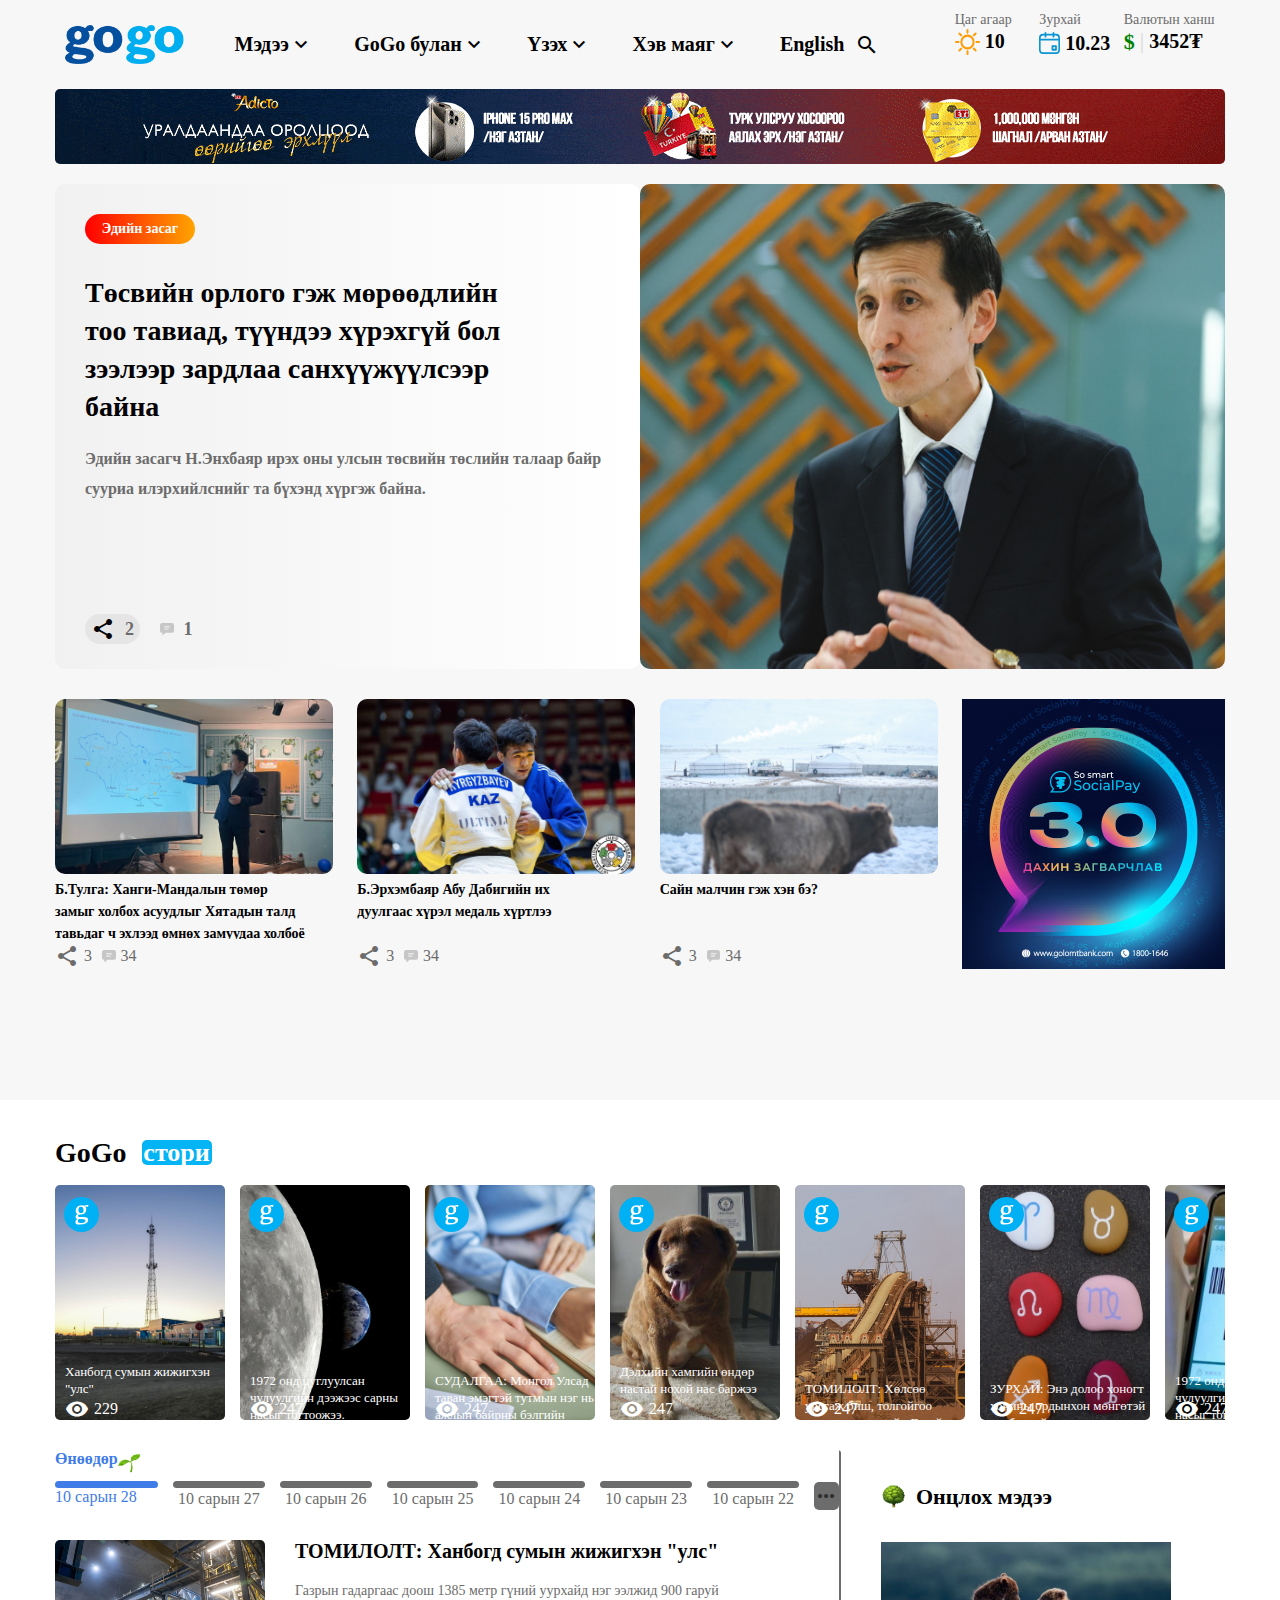
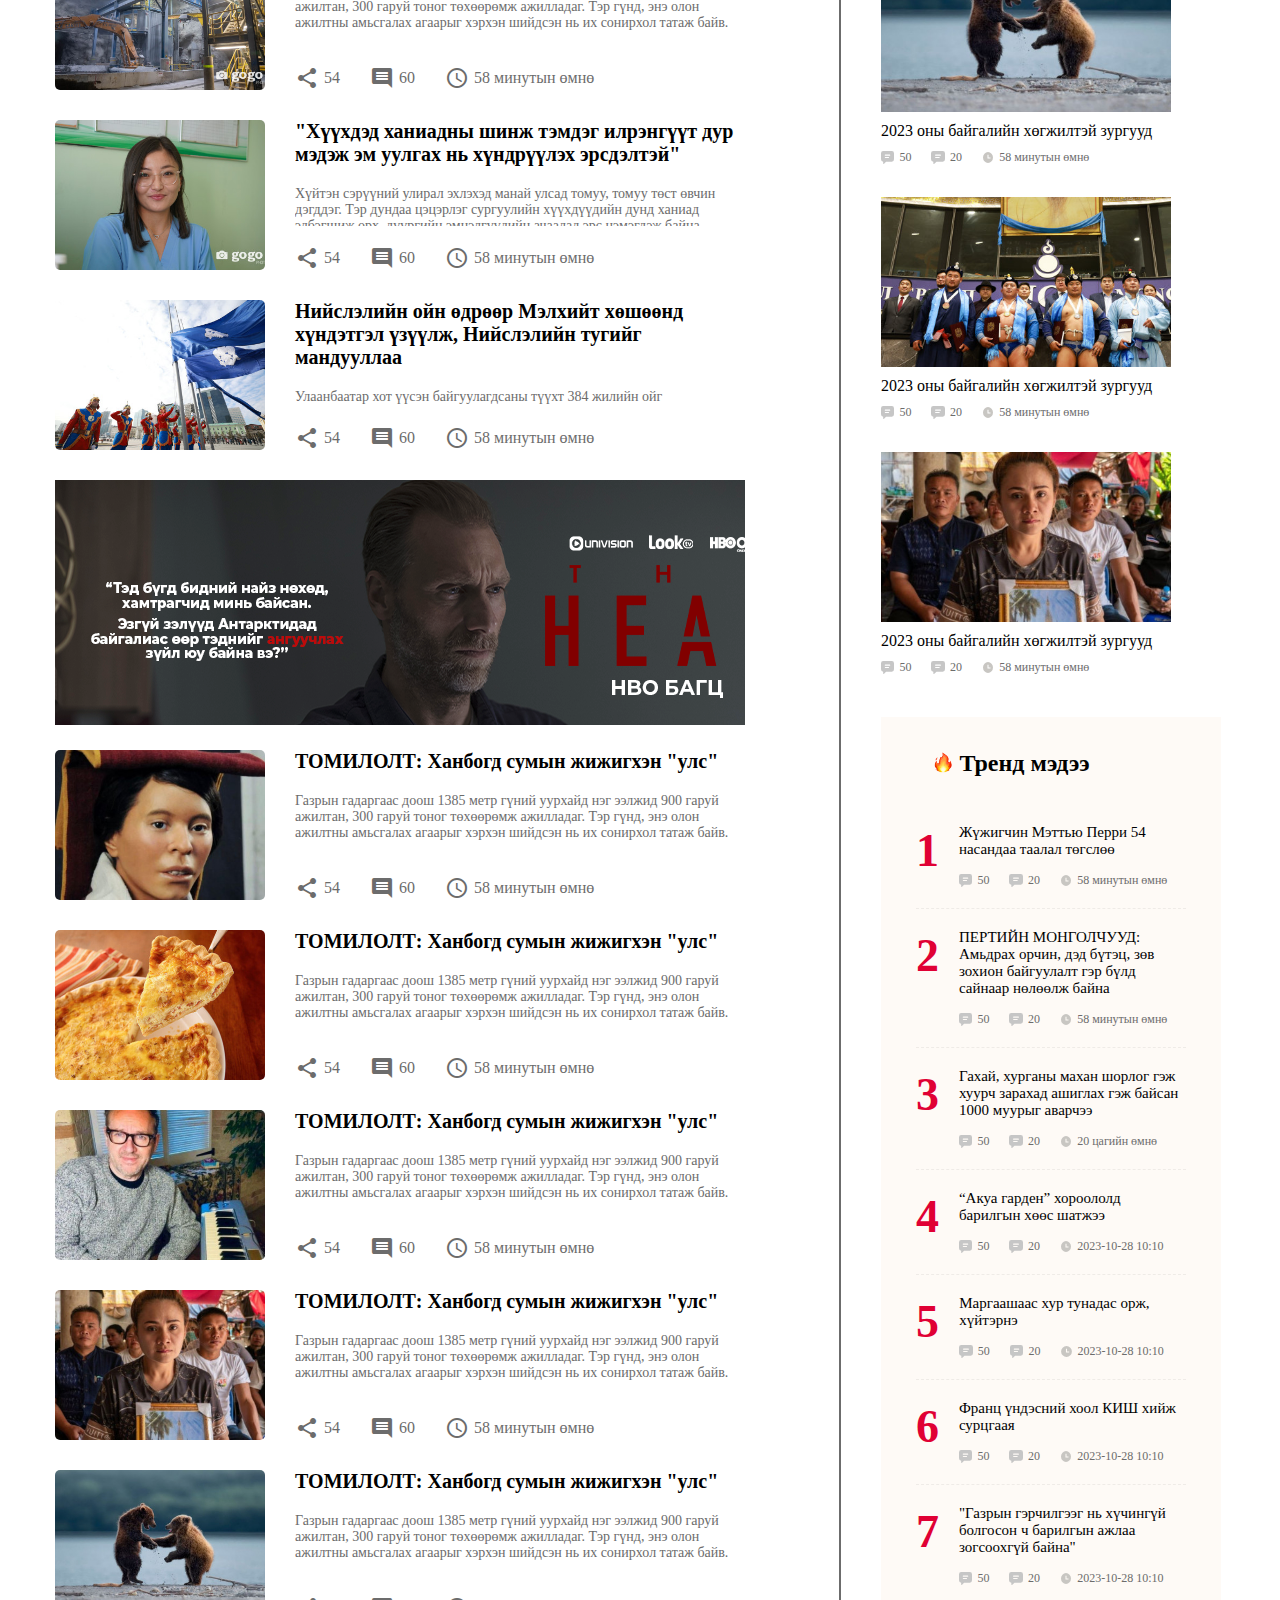
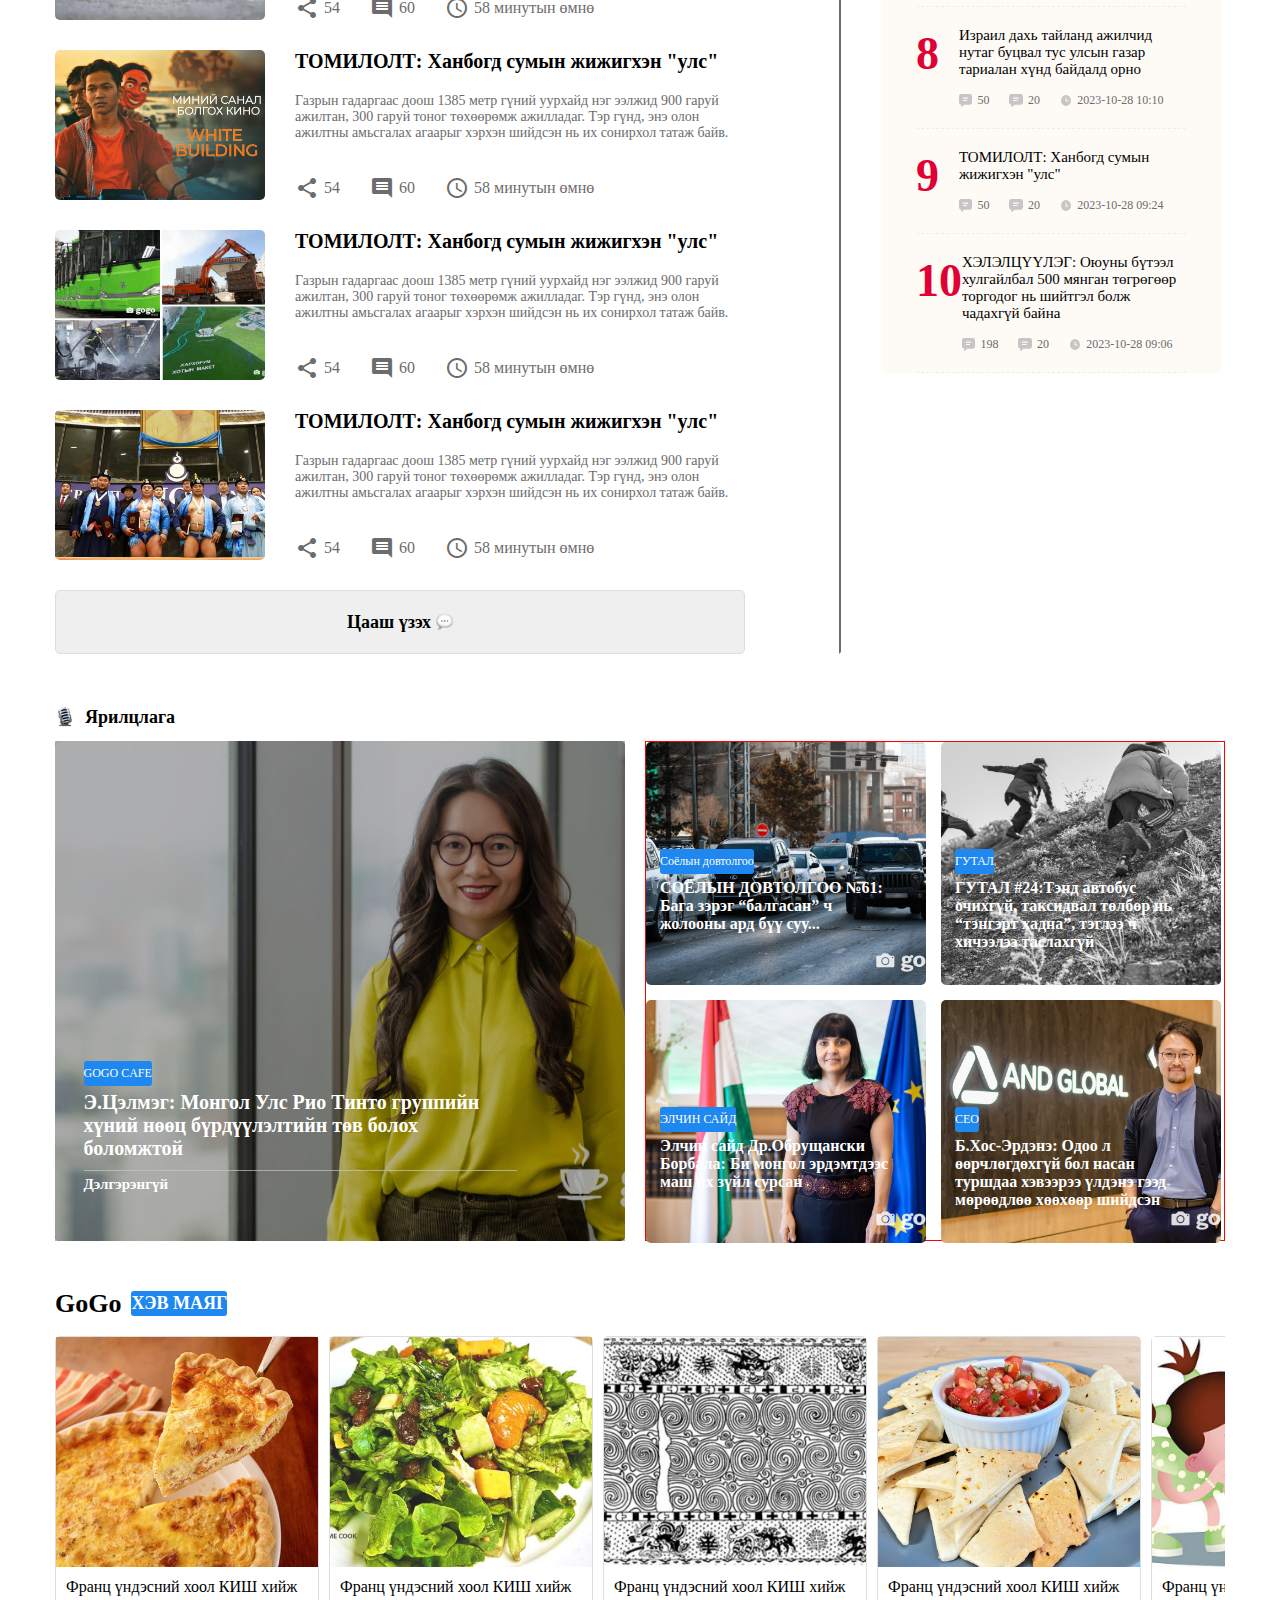
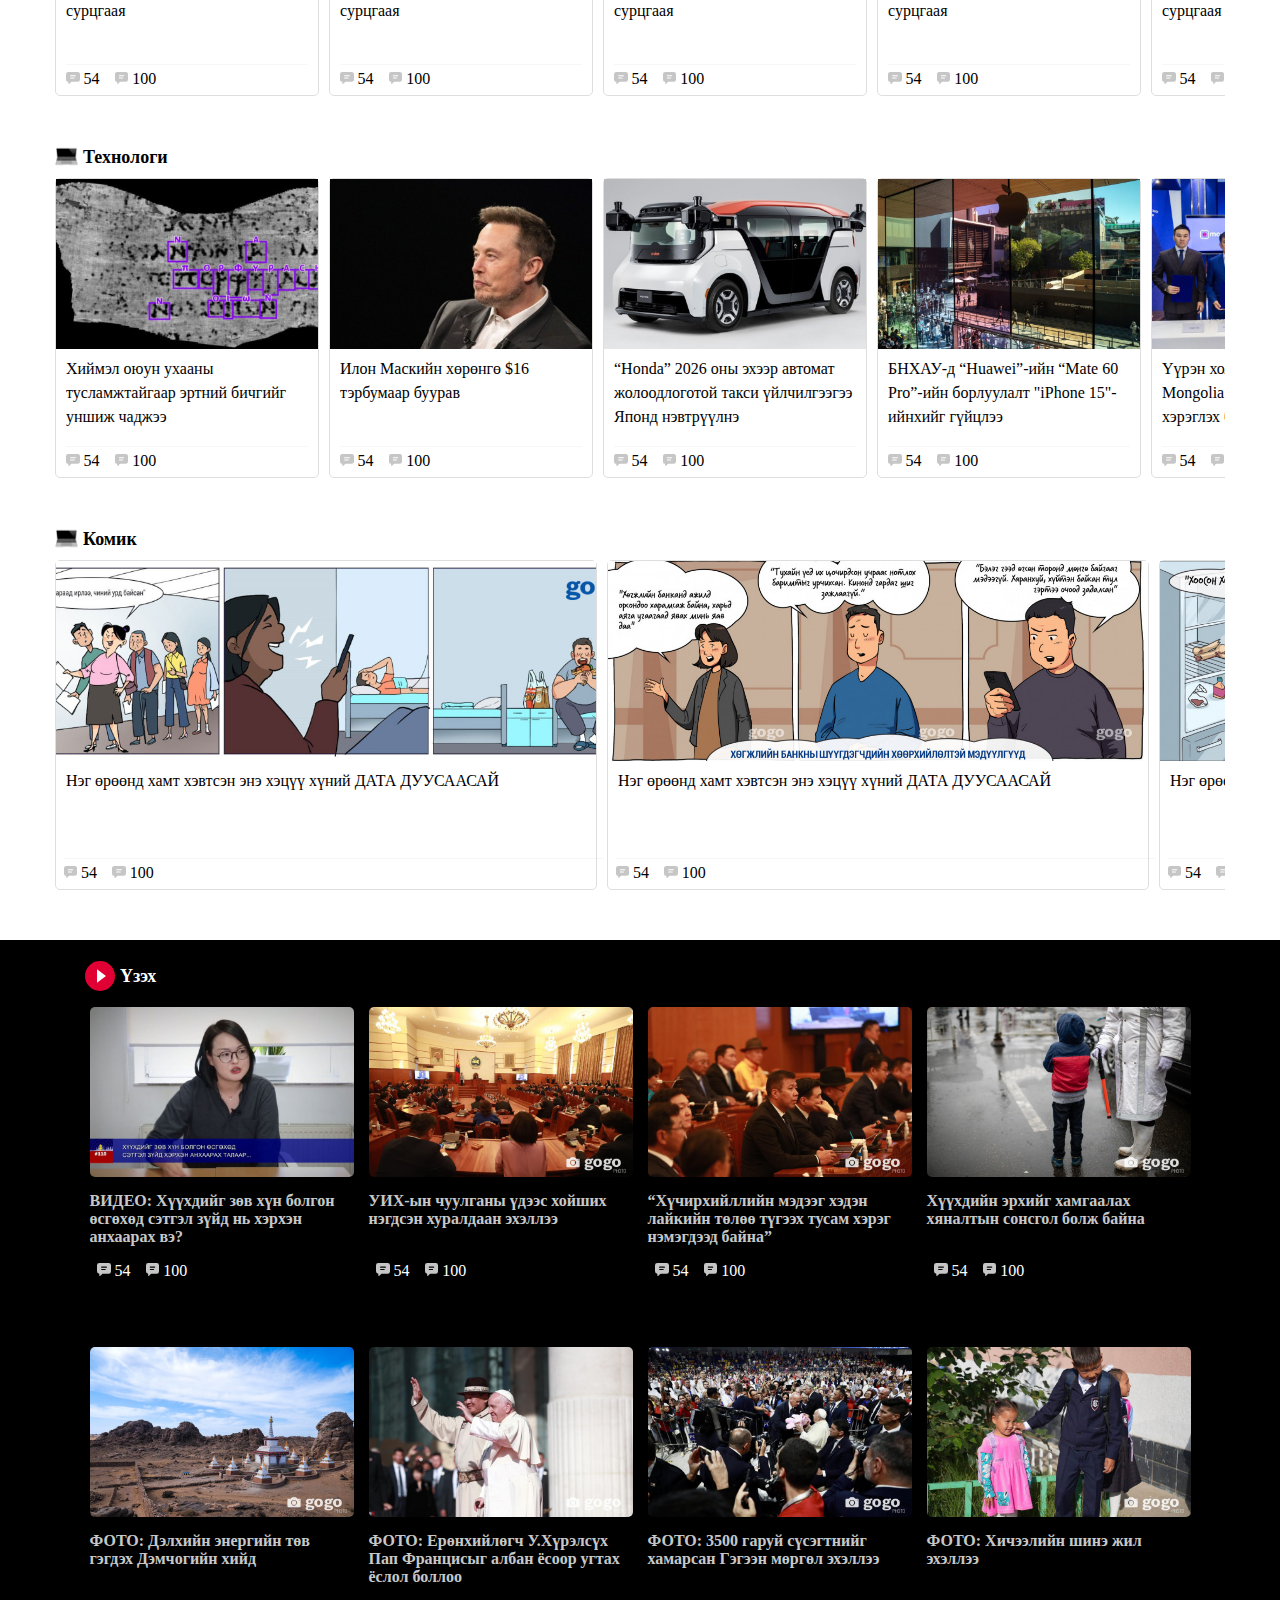
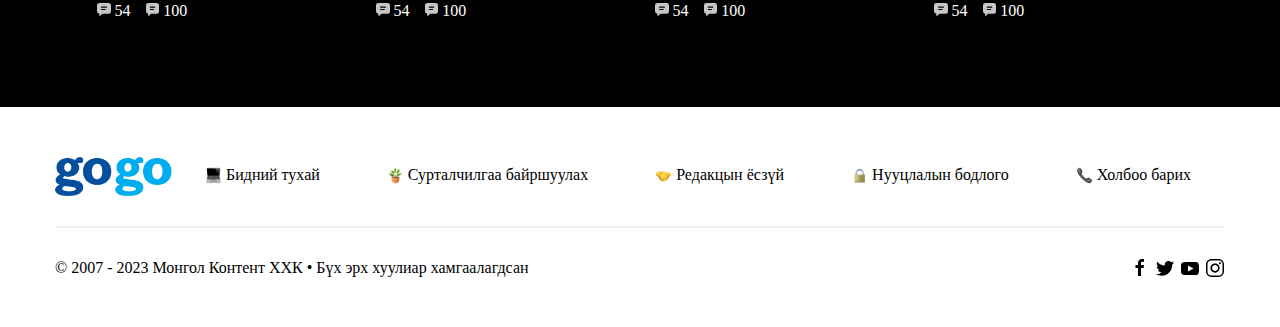
==== commit f6c4c07b: "comment nemev" ====
--- a/index.html
+++ b/index.html
@@ -303,7 +303,9 @@
 
               <div class="story-card-bottom">
                 <div class="story-card-text">
-                  <p>Ханбогд сумын жижигхэн "улс"</p>
+                  <p class="story-card-text-inner">
+                    Ханбогд сумын жижигхэн "улс"
+                  </p>
                 </div>
                 <div class="story-card-icon">
                   <i class="material-icons">visibility</i>
@@ -325,7 +327,7 @@
               />
               <div class="story-card-bottom">
                 <div class="story-card-text">
-                  <p>
+                  <p class="story-card-text-inner">
                     1972 онд цуглуулсан чулуулгийн дээжээс сарны насыг
                     тогтоожээ.
                   </p>
@@ -351,7 +353,7 @@
 
               <div class="story-card-bottom">
                 <div class="story-card-text">
-                  <p>
+                  <p class="story-card-text-inner">
                     СУДАЛГАА: Монгол Улсад таван эмэгтэй тутмын нэг нь ажлын
                     байрны бэлгийн
                   </p>
@@ -377,7 +379,9 @@
 
               <div class="story-card-bottom">
                 <div class="story-card-text">
-                  <p>Дэлхийн хамгийн өндөр настай нохой нас баржээ</p>
+                  <p class="story-card-text-inner">
+                    Дэлхийн хамгийн өндөр настай нохой нас баржээ
+                  </p>
                 </div>
                 <div class="story-card-icon">
                   <i class="material-icons">visibility</i>
@@ -400,7 +404,7 @@
 
               <div class="story-card-bottom">
                 <div class="story-card-text">
-                  <p>
+                  <p class="story-card-text-inner">
                     ТОМИЛОЛТ: Хөлсөө урсгаж биш, толгойгоо ажиллуулах үеийн
                     Гудай-Дарри
                   </p>
@@ -426,7 +430,7 @@
 
               <div class="story-card-bottom">
                 <div class="story-card-text">
-                  <p>
+                  <p class="story-card-text-inner">
                     ЗУРХАЙ: Энэ долоо хоногт хонины ордынхон мөнгөтэй холбоотой
                     асуудалд хугацаа бүү
                   </p>
@@ -451,7 +455,7 @@
 
               <div class="story-card-bottom">
                 <div class="story-card-text">
-                  <p>
+                  <p class="story-card-text-inner">
                     1972 онд цуглуулсан чулуулгийн дээжээс сарны насыг
                     тогтоожээ.
                   </p>
@@ -477,7 +481,7 @@
 
               <div class="story-card-bottom">
                 <div class="story-card-text">
-                  <p>
+                  <p class="story-card-text-inner">
                     1972 онд цуглуулсан чулуулгийн дээжээс сарны насыг
                     тогтоожээ.
                   </p>
@@ -503,7 +507,7 @@
 
               <div class="story-card-bottom">
                 <div class="story-card-text">
-                  <p>
+                  <p class="story-card-text-inner">
                     1972 онд цуглуулсан чулуулгийн дээжээс сарны насыг
                     тогтоожээ.
                   </p>
@@ -529,7 +533,7 @@
 
               <div class="story-card-bottom">
                 <div class="story-card-text">
-                  <p>
+                  <p class="story-card-text-inner">
                     1972 онд цуглуулсан чулуулгийн дээжээс сарны насыг
                     тогтоожээ.
                   </p>
@@ -555,7 +559,7 @@
 
               <div class="story-card-bottom">
                 <div class="story-card-text">
-                  <p>
+                  <p class="story-card-text-inner">
                     1972 онд цуглуулсан чулуулгийн дээжээс сарны насыг
                     тогтоожээ.
                   </p>
@@ -581,7 +585,7 @@
 
               <div class="story-card-bottom">
                 <div class="story-card-text">
-                  <p>
+                  <p class="story-card-text-inner">
                     1972 онд цуглуулсан чулуулгийн дээжээс сарны насыг
                     тогтоожээ.
                   </p>
@@ -2332,6 +2336,7 @@
                   ></path>
                 </svg>
               </div>
+              <!-- fasdfasdf -->
             </div>
           </div>
         </div>
--- a/index.css
+++ b/index.css
@@ -735,25 +735,28 @@
 }
 
 .story-card-text {
-  /* top: 0; */
   width: 150px;
   max-height: 37px;
+  overflow: hidden;
+  /* border: solid 1px red; */
+}
+
+.story-card-text-inner {
   font-size: 13px;
   line-height: 17px;
+  color: #fff;
   position: absolute;
   z-index: 1;
-  color: #fff;
   transform: translateY(50%);
   transition: transform 0.2s ease-in-out;
-  overflow: hidden;
-  /* border: solid 1px red; */
-}
-.story-card-img ~ .story-card-text {
+}
+.story-card:hover ~ .story-card-text-inner {
   transform: translateY(0);
   cursor: pointer;
 }
-.story-card-text:hover {
-  transform: translate(0);
+.story-card-text-inner:hover {
+  transform: translateY(0);
+  cursor: pointer;
   overflow: visible;
 }
 
